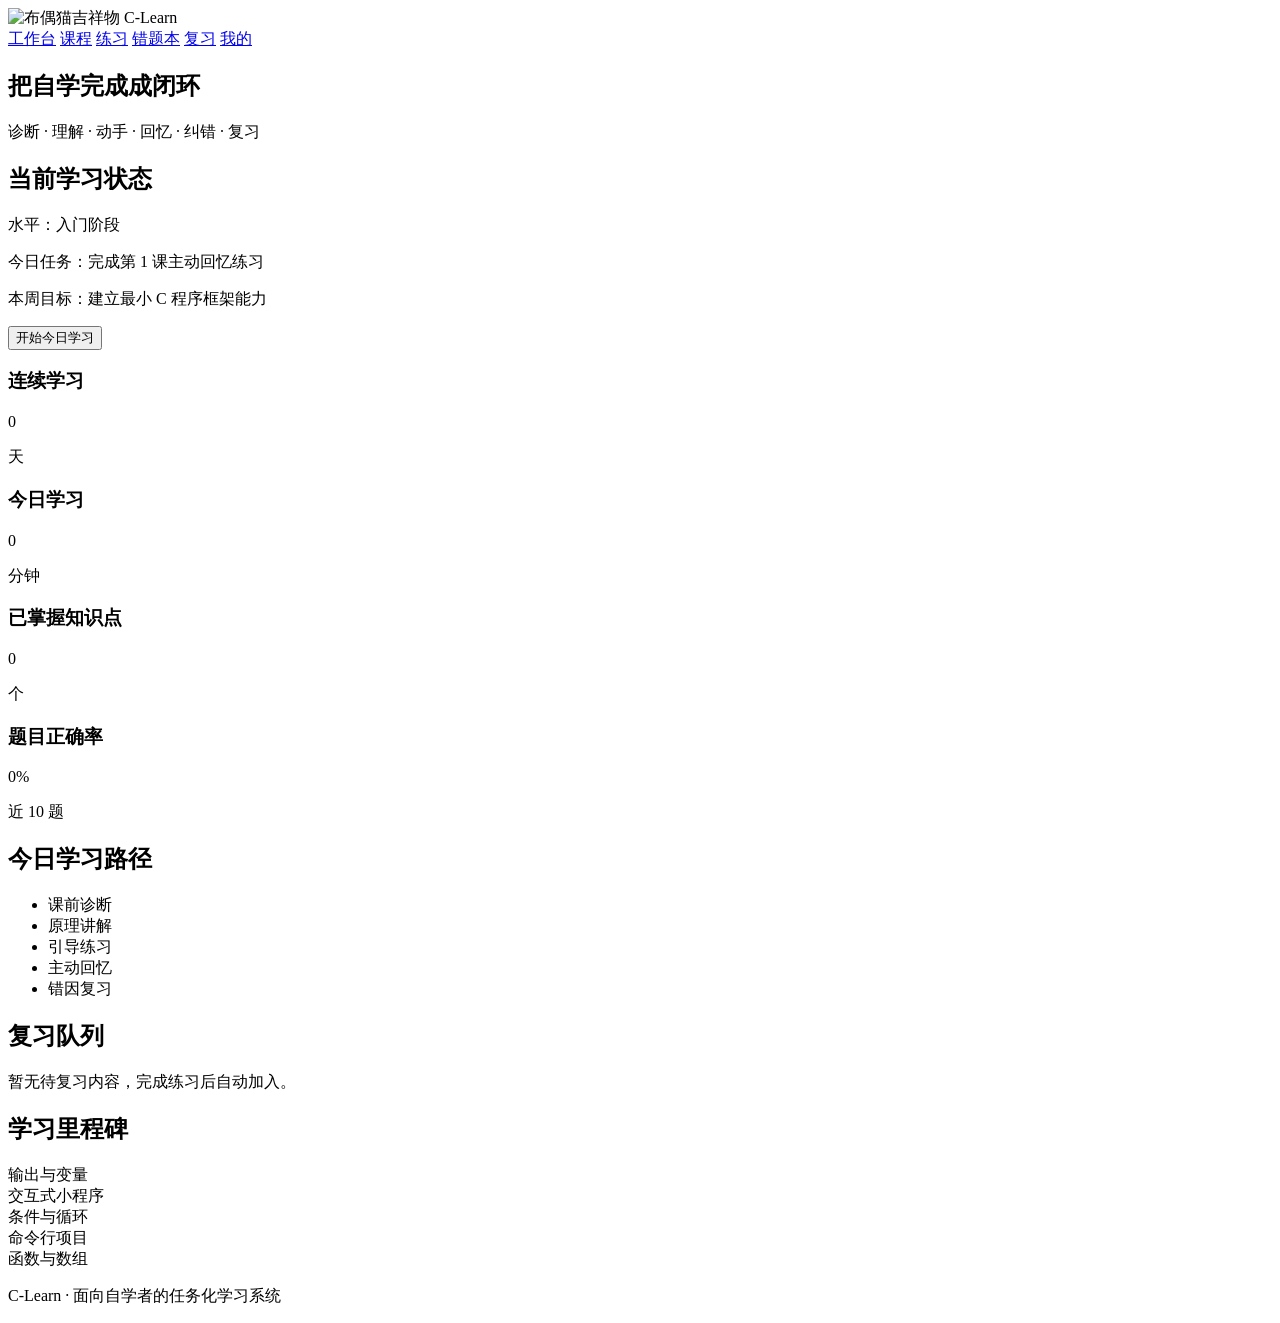
==== index.html @ 41c88def "Add files via upload" ====
<!DOCTYPE html>
<html lang="zh-CN">
<head>
  <meta charset="UTF-8" />
  <meta name="viewport" content="width=device-width, initial-scale=1.0" />
  <title>C-Learn · 学习工作台</title>
  <link rel="stylesheet" href="css/style.css" />
</head>
<body>
  <header class="navbar">
    <div class="brand">
      <img src="assets/mascot.png" alt="布偶猫吉祥物" class="brand-logo" />
      <span class="brand-name">C-Learn</span>
    </div>
    <nav>
      <a href="index.html" class="active">工作台</a>
      <a href="course.html">课程</a>
      <a href="practice.html">练习</a>
      <a href="wrong-book.html">错题本</a>
      <a href="review.html">复习</a>
      <a href="profile.html">我的</a>
    </nav>
  </header>

  <main class="dashboard">
    <section class="hero">
      <div class="hero-text">
        <h1>把自学完成成闭环</h1>
        <p>诊断 · 理解 · 动手 · 回忆 · 纠错 · 复习</p>
      </div>
      <div class="status-card">
        <h2>当前学习状态</h2>
        <p>水平：<span id="level-text">入门阶段</span></p>
        <p>今日任务：<span id="today-task">完成第 1 课主动回忆练习</span></p>
        <p>本周目标：建立最小 C 程序框架能力</p>
        <button class="btn btn-primary" onclick="location.href='lesson.html'">开始今日学习</button>
      </div>
    </section>

    <section class="stats-grid">
      <div class="stat-card">
        <h3>连续学习</h3>
        <p class="stat-number" id="stat-continuous-days">0</p>
        <p class="stat-label">天</p>
      </div>
      <div class="stat-card">
        <h3>今日学习</h3>
        <p class="stat-number" id="stat-today-minutes">0</p>
        <p class="stat-label">分钟</p>
      </div>
      <div class="stat-card">
        <h3>已掌握知识点</h3>
        <p class="stat-number" id="stat-skills">0</p>
        <p class="stat-label">个</p>
      </div>
      <div class="stat-card">
        <h3>题目正确率</h3>
        <p class="stat-number" id="stat-accuracy">0%</p>
        <p class="stat-label">近 10 题</p>
      </div>
    </section>

    <section class="workbench">
      <div class="today-tasks">
        <h2>今日学习路径</h2>
        <ul id="task-list">
          <li data-task="diagnosis">课前诊断</li>
          <li data-task="explain">原理讲解</li>
          <li data-task="practice">引导练习</li>
          <li data-task="recall">主动回忆</li>
          <li data-task="review">错因复习</li>
        </ul>
      </div>
      <div class="review-queue">
        <h2>复习队列</h2>
        <div id="review-list">
          <p class="empty">暂无待复习内容，完成练习后自动加入。</p>
        </div>
      </div>
    </section>

    <section class="milestone-section">
      <h2>学习里程碑</h2>
      <div class="milestone-bar">
        <div class="milestone-item active">
          <span class="dot"></span>
          <span>输出与变量</span>
        </div>
        <div class="milestone-item">
          <span class="dot"></span>
          <span>交互式小程序</span>
        </div>
        <div class="milestone-item">
          <span class="dot"></span>
          <span>条件与循环</span>
        </div>
        <div class="milestone-item">
          <span class="dot"></span>
          <span>命令行项目</span>
        </div>
        <div class="milestone-item">
          <span class="dot"></span>
          <span>函数与数组</span>
        </div>
      </div>
    </section>
  </main>

  <footer class="footer">
    <p>C-Learn · 面向自学者的任务化学习系统</p>
  </footer>

  <script src="js/progress.js"></script>
  <script src="js/app.js"></script>
</body>
</html>
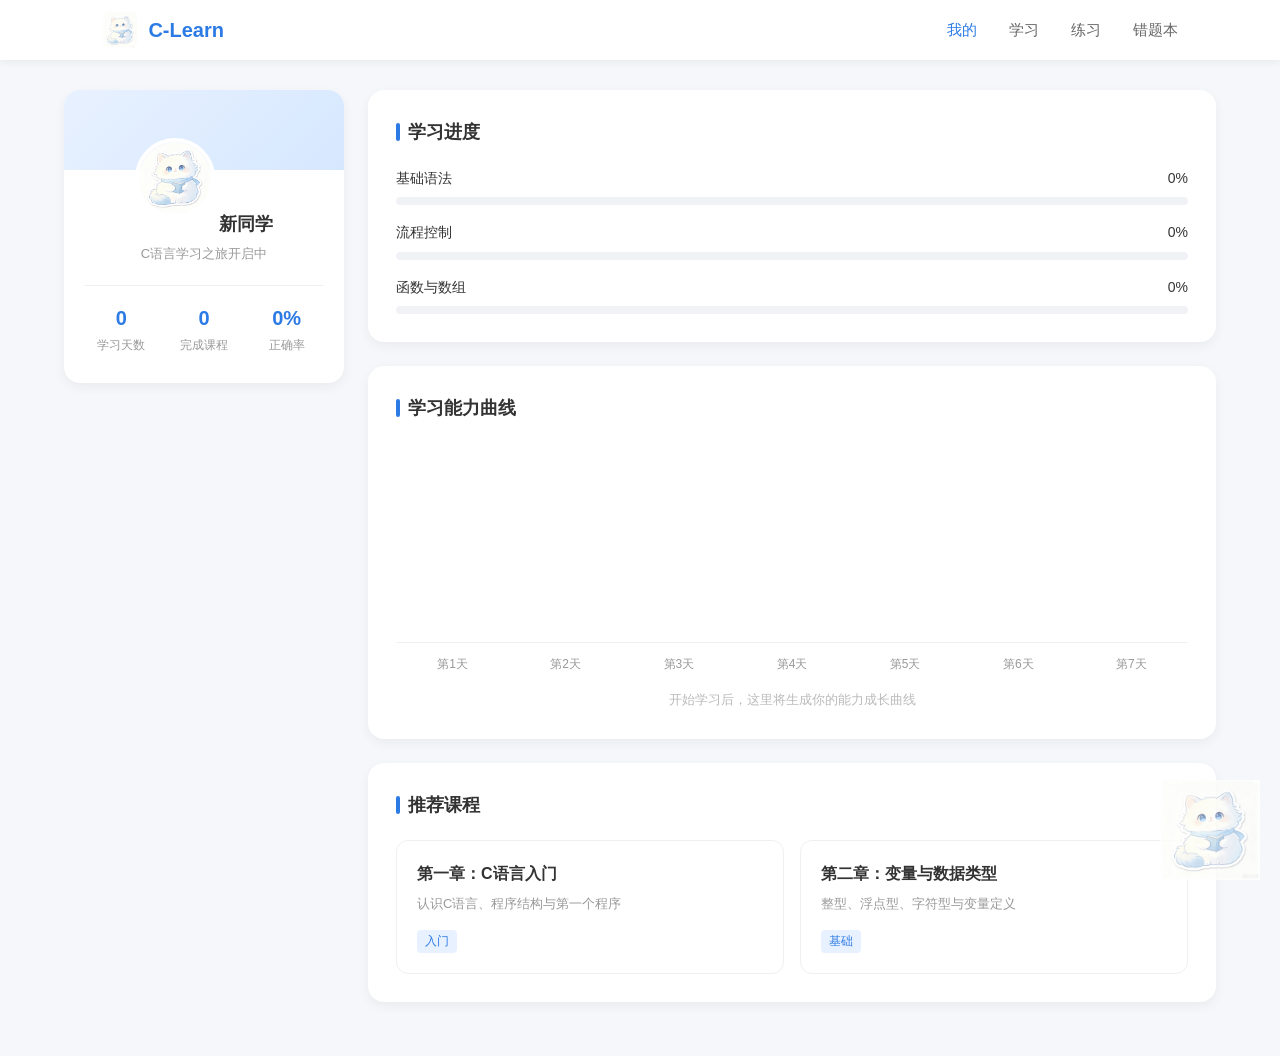
==== commit 88bc0afa: "Update index.html" ====
--- a/index.html
+++ b/index.html
@@ -1,116 +1,124 @@
 <!DOCTYPE html>
 <html lang="zh-CN">
 <head>
-  <meta charset="UTF-8" />
-  <meta name="viewport" content="width=device-width, initial-scale=1.0" />
-  <title>C-Learn · 学习工作台</title>
-  <link rel="stylesheet" href="css/style.css" />
+    <meta charset="UTF-8">
+    <meta name="viewport" content="width=device-width, initial-scale=1.0">
+    <title>C-Learn - 我的学习</title>
+    <link rel="stylesheet" href="css/style.css">
 </head>
 <body>
-  <header class="navbar">
-    <div class="brand">
-      <img src="assets/mascot.png" alt="布偶猫吉祥物" class="brand-logo" />
-      <span class="brand-name">C-Learn</span>
+    <!-- 导航栏 -->
+    <nav class="navbar">
+        <div class="logo">
+            <img src="assets/mascot.png" alt="logo">
+            <span>C-Learn</span>
+        </div>
+        <ul class="nav-links">
+            <li><a href="index.html" class="active">我的</a></li>
+            <li><a href="lesson.html">学习</a></li>
+            <li><a href="practice.html">练习</a></li>
+            <li><a href="error-book.html">错题本</a></li>
+        </ul>
+    </nav>
+
+    <div class="container">
+        <!-- 侧边栏 -->
+        <aside>
+            <div class="user-card">
+                <img src="assets/mascot.png" class="avatar" alt="头像">
+                <div class="username" id="username" title="点击修改昵称">新同学</div>
+                <div class="user-desc">C语言学习之旅开启中</div>
+                <div class="user-stats">
+                    <div class="stat-item">
+                        <div class="stat-num" id="studyDays">0</div>
+                        <div class="stat-label">学习天数</div>
+                    </div>
+                    <div class="stat-item">
+                        <div class="stat-num" id="finishedLesson">0</div>
+                        <div class="stat-label">完成课程</div>
+                    </div>
+                    <div class="stat-item">
+                        <div class="stat-num" id="rightRate">0%</div>
+                        <div class="stat-label">正确率</div>
+                    </div>
+                </div>
+            </div>
+        </aside>
+
+        <!-- 主内容 -->
+        <main>
+            <div class="content-card">
+                <h2>学习进度</h2>
+                <div class="progress-list">
+                    <div class="progress-item">
+                        <div class="progress-header">
+                            <span>基础语法</span>
+                            <span>0%</span>
+                        </div>
+                        <div class="progress-bar">
+                            <div class="progress-fill" style="width: 0%"></div>
+                        </div>
+                    </div>
+                    <div class="progress-item">
+                        <div class="progress-header">
+                            <span>流程控制</span>
+                            <span>0%</span>
+                        </div>
+                        <div class="progress-bar">
+                            <div class="progress-fill" style="width: 0%"></div>
+                        </div>
+                    </div>
+                    <div class="progress-item">
+                        <div class="progress-header">
+                            <span>函数与数组</span>
+                            <span>0%</span>
+                        </div>
+                        <div class="progress-bar">
+                            <div class="progress-fill" style="width: 0%"></div>
+                        </div>
+                    </div>
+                </div>
+            </div>
+
+            <div class="content-card">
+                <h2>学习能力曲线</h2>
+                <div class="chart-area" id="chartArea">
+                    <!-- 初始为空，学习后自动生成 -->
+                </div>
+                <div style="display: flex; justify-content: space-around; font-size: 12px; color: #999;">
+                    <span>第1天</span>
+                    <span>第2天</span>
+                    <span>第3天</span>
+                    <span>第4天</span>
+                    <span>第5天</span>
+                    <span>第6天</span>
+                    <span>第7天</span>
+                </div>
+                <p style="text-align: center; color: #bbb; font-size: 13px; margin-top: 16px;">
+                    开始学习后，这里将生成你的能力成长曲线
+                </p>
+            </div>
+
+            <div class="content-card">
+                <h2>推荐课程</h2>
+                <div class="lesson-list">
+                    <div class="lesson-card" onclick="location.href='lesson.html'">
+                        <div class="lesson-title">第一章：C语言入门</div>
+                        <div class="lesson-desc">认识C语言、程序结构与第一个程序</div>
+                        <span class="lesson-tag">入门</span>
+                    </div>
+                    <div class="lesson-card">
+                        <div class="lesson-title">第二章：变量与数据类型</div>
+                        <div class="lesson-desc">整型、浮点型、字符型与变量定义</div>
+                        <span class="lesson-tag">基础</span>
+                    </div>
+                </div>
+            </div>
+        </main>
     </div>
-    <nav>
-      <a href="index.html" class="active">工作台</a>
-      <a href="course.html">课程</a>
-      <a href="practice.html">练习</a>
-      <a href="wrong-book.html">错题本</a>
-      <a href="review.html">复习</a>
-      <a href="profile.html">我的</a>
-    </nav>
-  </header>
 
-  <main class="dashboard">
-    <section class="hero">
-      <div class="hero-text">
-        <h1>把自学完成成闭环</h1>
-        <p>诊断 · 理解 · 动手 · 回忆 · 纠错 · 复习</p>
-      </div>
-      <div class="status-card">
-        <h2>当前学习状态</h2>
-        <p>水平：<span id="level-text">入门阶段</span></p>
-        <p>今日任务：<span id="today-task">完成第 1 课主动回忆练习</span></p>
-        <p>本周目标：建立最小 C 程序框架能力</p>
-        <button class="btn btn-primary" onclick="location.href='lesson.html'">开始今日学习</button>
-      </div>
-    </section>
+    <img src="assets/mascot.png" class="cat-decor" alt="装饰">
 
-    <section class="stats-grid">
-      <div class="stat-card">
-        <h3>连续学习</h3>
-        <p class="stat-number" id="stat-continuous-days">0</p>
-        <p class="stat-label">天</p>
-      </div>
-      <div class="stat-card">
-        <h3>今日学习</h3>
-        <p class="stat-number" id="stat-today-minutes">0</p>
-        <p class="stat-label">分钟</p>
-      </div>
-      <div class="stat-card">
-        <h3>已掌握知识点</h3>
-        <p class="stat-number" id="stat-skills">0</p>
-        <p class="stat-label">个</p>
-      </div>
-      <div class="stat-card">
-        <h3>题目正确率</h3>
-        <p class="stat-number" id="stat-accuracy">0%</p>
-        <p class="stat-label">近 10 题</p>
-      </div>
-    </section>
-
-    <section class="workbench">
-      <div class="today-tasks">
-        <h2>今日学习路径</h2>
-        <ul id="task-list">
-          <li data-task="diagnosis">课前诊断</li>
-          <li data-task="explain">原理讲解</li>
-          <li data-task="practice">引导练习</li>
-          <li data-task="recall">主动回忆</li>
-          <li data-task="review">错因复习</li>
-        </ul>
-      </div>
-      <div class="review-queue">
-        <h2>复习队列</h2>
-        <div id="review-list">
-          <p class="empty">暂无待复习内容，完成练习后自动加入。</p>
-        </div>
-      </div>
-    </section>
-
-    <section class="milestone-section">
-      <h2>学习里程碑</h2>
-      <div class="milestone-bar">
-        <div class="milestone-item active">
-          <span class="dot"></span>
-          <span>输出与变量</span>
-        </div>
-        <div class="milestone-item">
-          <span class="dot"></span>
-          <span>交互式小程序</span>
-        </div>
-        <div class="milestone-item">
-          <span class="dot"></span>
-          <span>条件与循环</span>
-        </div>
-        <div class="milestone-item">
-          <span class="dot"></span>
-          <span>命令行项目</span>
-        </div>
-        <div class="milestone-item">
-          <span class="dot"></span>
-          <span>函数与数组</span>
-        </div>
-      </div>
-    </section>
-  </main>
-
-  <footer class="footer">
-    <p>C-Learn · 面向自学者的任务化学习系统</p>
-  </footer>
-
-  <script src="js/progress.js"></script>
-  <script src="js/app.js"></script>
+    <script src="js/app.js"></script>
 </body>
 </html>
--- a/css/style.css
+++ b/css/style.css
@@ -0,0 +1,372 @@
+* {
+    margin: 0;
+    padding: 0;
+    box-sizing: border-box;
+    font-family: "Microsoft Yahei", sans-serif;
+}
+
+body {
+    background: #f5f7fa;
+    color: #333;
+    line-height: 1.6;
+}
+
+/* 导航栏 */
+.navbar {
+    background: #fff;
+    box-shadow: 0 2px 8px rgba(0,0,0,0.06);
+    padding: 0 8%;
+    height: 60px;
+    display: flex;
+    align-items: center;
+    justify-content: space-between;
+    position: sticky;
+    top: 0;
+    z-index: 100;
+}
+
+.logo {
+    display: flex;
+    align-items: center;
+    gap: 10px;
+    font-size: 20px;
+    font-weight: 700;
+    color: #2c7be5;
+}
+
+.logo img {
+    height: 36px;
+    width: 36px;
+    border-radius: 8px;
+}
+
+.nav-links {
+    display: flex;
+    gap: 32px;
+    list-style: none;
+}
+
+.nav-links a {
+    text-decoration: none;
+    color: #666;
+    font-size: 15px;
+    transition: color 0.2s;
+}
+
+.nav-links a:hover,
+.nav-links a.active {
+    color: #2c7be5;
+}
+
+/* 主容器 */
+.container {
+    max-width: 1200px;
+    margin: 30px auto;
+    padding: 0 24px;
+    display: grid;
+    grid-template-columns: 280px 1fr;
+    gap: 24px;
+}
+
+/* 侧边栏用户卡片 */
+.user-card {
+    background: #fff;
+    border-radius: 16px;
+    padding: 28px 20px;
+    box-shadow: 0 4px 12px rgba(0,0,0,0.05);
+    text-align: center;
+    position: relative;
+    overflow: hidden;
+}
+
+.user-card::before {
+    content: "";
+    position: absolute;
+    top: 0;
+    left: 0;
+    right: 0;
+    height: 80px;
+    background: linear-gradient(135deg, #e8f1ff, #d6e8ff);
+}
+
+.avatar {
+    width: 80px;
+    height: 80px;
+    border-radius: 50%;
+    background: #fff;
+    border: 4px solid #fff;
+    margin: 20px auto 12px;
+    position: relative;
+    z-index: 1;
+    object-fit: cover;
+}
+
+.username {
+    font-size: 18px;
+    font-weight: 600;
+    cursor: pointer;
+    border-bottom: 1px dashed transparent;
+    transition: border-color 0.2s;
+    display: inline-block;
+}
+
+.username:hover {
+    border-color: #2c7be5;
+    color: #2c7be5;
+}
+
+.user-desc {
+    color: #999;
+    font-size: 13px;
+    margin-top: 4px;
+    margin-bottom: 20px;
+}
+
+.user-stats {
+    display: grid;
+    grid-template-columns: 1fr 1fr 1fr;
+    gap: 8px;
+    padding-top: 16px;
+    border-top: 1px solid #f0f0f0;
+}
+
+.stat-item {
+    text-align: center;
+}
+
+.stat-num {
+    font-size: 20px;
+    font-weight: 700;
+    color: #2c7be5;
+}
+
+.stat-label {
+    font-size: 12px;
+    color: #999;
+    margin-top: 2px;
+}
+
+/* 主内容区卡片 */
+.content-card {
+    background: #fff;
+    border-radius: 16px;
+    padding: 28px;
+    box-shadow: 0 4px 12px rgba(0,0,0,0.05);
+    margin-bottom: 24px;
+}
+
+.content-card h2 {
+    font-size: 18px;
+    margin-bottom: 20px;
+    display: flex;
+    align-items: center;
+    gap: 8px;
+}
+
+.content-card h2::before {
+    content: "";
+    width: 4px;
+    height: 18px;
+    background: #2c7be5;
+    border-radius: 2px;
+}
+
+/* 学习进度 */
+.progress-list {
+    display: flex;
+    flex-direction: column;
+    gap: 16px;
+}
+
+.progress-item {
+    display: flex;
+    flex-direction: column;
+    gap: 8px;
+}
+
+.progress-header {
+    display: flex;
+    justify-content: space-between;
+    font-size: 14px;
+}
+
+.progress-bar {
+    width: 100%;
+    height: 8px;
+    background: #f0f2f5;
+    border-radius: 4px;
+    overflow: hidden;
+}
+
+.progress-fill {
+    height: 100%;
+    background: linear-gradient(90deg, #2c7be5, #5ba0ff);
+    border-radius: 4px;
+    transition: width 0.3s;
+}
+
+/* 能力曲线 */
+.chart-area {
+    height: 200px;
+    display: flex;
+    align-items: flex-end;
+    justify-content: space-around;
+    padding: 20px 0;
+    border-bottom: 1px solid #f0f0f0;
+    margin-bottom: 12px;
+}
+
+.chart-bar {
+    width: 32px;
+    background: linear-gradient(to top, #2c7be5, #8bc0ff);
+    border-radius: 4px 4px 0 0;
+    transition: height 0.3s;
+}
+
+.chart-label {
+    text-align: center;
+    font-size: 12px;
+    color: #999;
+    margin-top: 8px;
+}
+
+/* 课程列表 */
+.lesson-list {
+    display: grid;
+    grid-template-columns: 1fr 1fr;
+    gap: 16px;
+}
+
+.lesson-card {
+    border: 1px solid #f0f0f0;
+    border-radius: 12px;
+    padding: 20px;
+    transition: all 0.2s;
+    cursor: pointer;
+}
+
+.lesson-card:hover {
+    border-color: #2c7be5;
+    transform: translateY(-2px);
+    box-shadow: 0 6px 16px rgba(44,123,229,0.1);
+}
+
+.lesson-title {
+    font-weight: 600;
+    margin-bottom: 8px;
+}
+
+.lesson-desc {
+    font-size: 13px;
+    color: #999;
+    margin-bottom: 12px;
+}
+
+.lesson-tag {
+    display: inline-block;
+    padding: 2px 8px;
+    background: #e8f1ff;
+    color: #2c7be5;
+    border-radius: 4px;
+    font-size: 12px;
+}
+
+/* 猫咪装饰 */
+.cat-decor {
+    position: fixed;
+    bottom: 20px;
+    right: 20px;
+    width: 100px;
+    opacity: 0.8;
+    z-index: 10;
+    pointer-events: none;
+}
+
+/* 学习步骤列表 */
+.step-list {
+    list-style: none;
+    margin-bottom: 30px;
+}
+
+.step-list li {
+    padding: 8px 0;
+    padding-left: 24px;
+    position: relative;
+    font-size: 14px;
+}
+
+.step-list li::before {
+    content: "▸";
+    position: absolute;
+    left: 0;
+    color: #2c7be5;
+}
+
+/* 题目样式 */
+.question-block {
+    margin-bottom: 30px;
+    padding: 20px;
+    background: #fafbfc;
+    border-radius: 12px;
+}
+
+.question-title {
+    font-weight: 600;
+    margin-bottom: 16px;
+}
+
+.option-list {
+    list-style: none;
+    display: flex;
+    flex-direction: column;
+    gap: 10px;
+}
+
+.option-list li {
+    padding: 10px 14px;
+    background: #fff;
+    border: 1px solid #e8e8e8;
+    border-radius: 8px;
+    cursor: pointer;
+    transition: all 0.2s;
+    font-size: 14px;
+}
+
+.option-list li:hover {
+    border-color: #2c7be5;
+    background: #f5f9ff;
+}
+
+.tip-box {
+    background: #fff7e6;
+    border-left: 4px solid #ffaa00;
+    padding: 12px 16px;
+    border-radius: 0 8px 8px 0;
+    font-size: 13px;
+    color: #8a6d00;
+    margin-top: 20px;
+}
+
+/* 空状态 */
+.empty-state {
+    text-align: center;
+    padding: 60px 20px;
+    color: #999;
+}
+
+.empty-state img {
+    width: 120px;
+    margin-bottom: 16px;
+    opacity: 0.6;
+}
+
+/* 响应式 */
+@media (max-width: 900px) {
+    .container {
+        grid-template-columns: 1fr;
+    }
+    .lesson-list {
+        grid-template-columns: 1fr;
+    }
+}
+
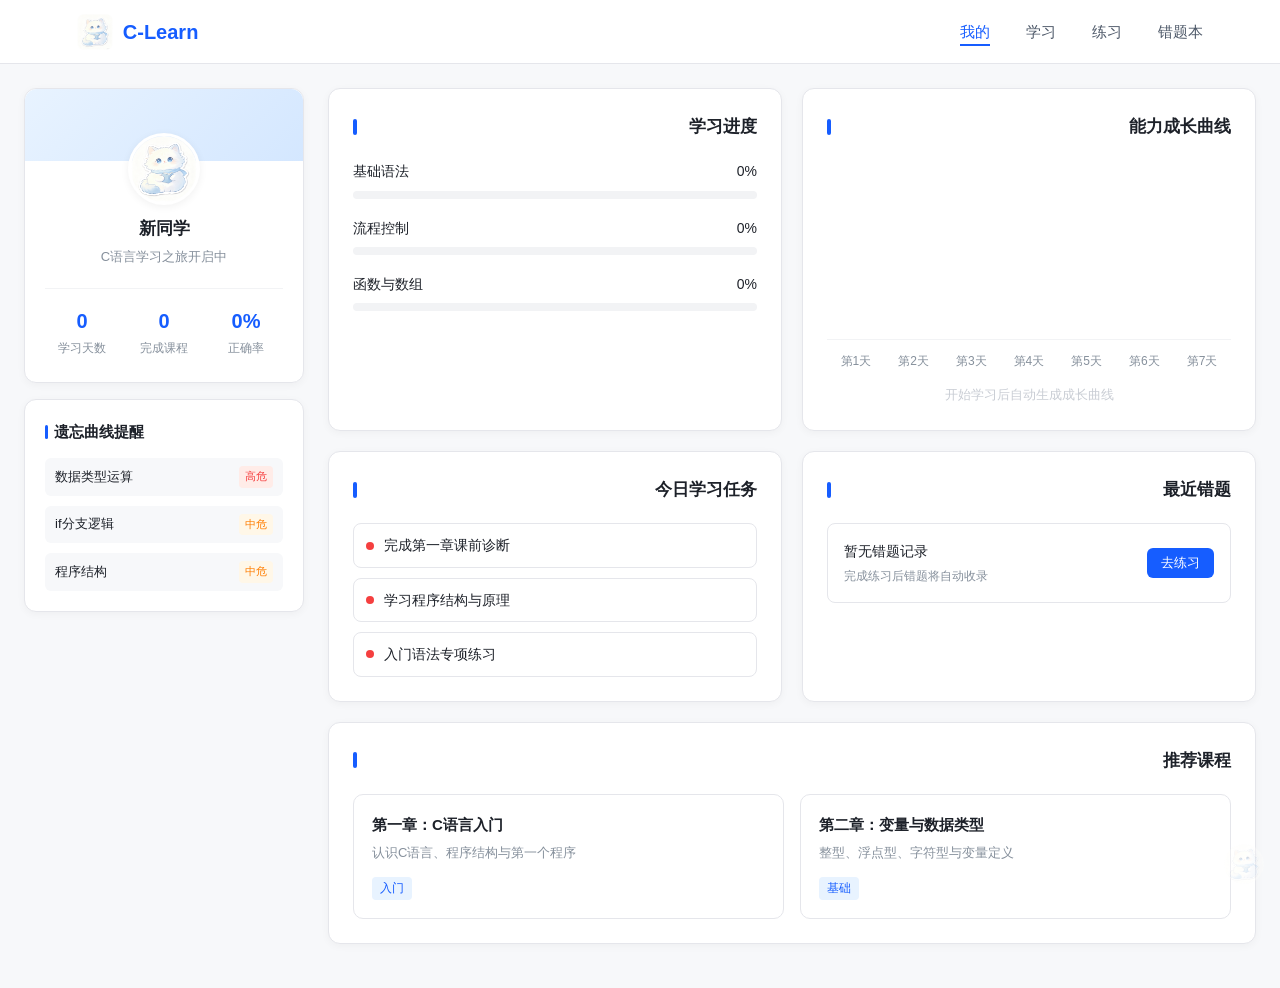
==== commit 02bf9527: "Update index.html" ====
--- a/index.html
+++ b/index.html
@@ -22,7 +22,7 @@
     </nav>
 
     <div class="container">
-        <!-- 侧边栏 -->
+        <!-- 左侧边栏 -->
         <aside>
             <div class="user-card">
                 <img src="assets/mascot.png" class="avatar" alt="头像">
@@ -43,64 +43,115 @@
                     </div>
                 </div>
             </div>
+
+            <div class="sidebar-section">
+                <h3>遗忘曲线提醒</h3>
+                <ul class="forget-list">
+                    <li>
+                        <span>数据类型运算</span>
+                        <span class="level">高危</span>
+                    </li>
+                    <li>
+                        <span>if分支逻辑</span>
+                        <span class="level medium">中危</span>
+                    </li>
+                    <li>
+                        <span>程序结构</span>
+                        <span class="level medium">中危</span>
+                    </li>
+                </ul>
+            </div>
         </aside>
 
-        <!-- 主内容 -->
+        <!-- 右侧主内容 -->
         <main>
-            <div class="content-card">
-                <h2>学习进度</h2>
-                <div class="progress-list">
-                    <div class="progress-item">
-                        <div class="progress-header">
-                            <span>基础语法</span>
-                            <span>0%</span>
+            <div class="grid-2">
+                <div class="content-card">
+                    <h2><span class="card-header">学习进度</span></h2>
+                    <div class="progress-list">
+                        <div class="progress-item">
+                            <div class="progress-header">
+                                <span>基础语法</span>
+                                <span>0%</span>
+                            </div>
+                            <div class="progress-bar">
+                                <div class="progress-fill" style="width: 0%"></div>
+                            </div>
                         </div>
-                        <div class="progress-bar">
-                            <div class="progress-fill" style="width: 0%"></div>
+                        <div class="progress-item">
+                            <div class="progress-header">
+                                <span>流程控制</span>
+                                <span>0%</span>
+                            </div>
+                            <div class="progress-bar">
+                                <div class="progress-fill" style="width: 0%"></div>
+                            </div>
+                        </div>
+                        <div class="progress-item">
+                            <div class="progress-header">
+                                <span>函数与数组</span>
+                                <span>0%</span>
+                            </div>
+                            <div class="progress-bar">
+                                <div class="progress-fill" style="width: 0%"></div>
+                            </div>
                         </div>
                     </div>
-                    <div class="progress-item">
-                        <div class="progress-header">
-                            <span>流程控制</span>
-                            <span>0%</span>
-                        </div>
-                        <div class="progress-bar">
-                            <div class="progress-fill" style="width: 0%"></div>
-                        </div>
+                </div>
+
+                <div class="content-card">
+                    <h2><span class="card-header">能力成长曲线</span></h2>
+                    <div class="chart-area" id="chartArea"></div>
+                    <div style="display: flex; justify-content: space-around; font-size: 12px; color: #86909c;">
+                        <span>第1天</span>
+                        <span>第2天</span>
+                        <span>第3天</span>
+                        <span>第4天</span>
+                        <span>第5天</span>
+                        <span>第6天</span>
+                        <span>第7天</span>
                     </div>
-                    <div class="progress-item">
-                        <div class="progress-header">
-                            <span>函数与数组</span>
-                            <span>0%</span>
-                        </div>
-                        <div class="progress-bar">
-                            <div class="progress-fill" style="width: 0%"></div>
+                    <p style="text-align: center; color: #c9cdd4; font-size: 13px; margin-top: 14px;">
+                        开始学习后自动生成成长曲线
+                    </p>
+                </div>
+            </div>
+
+            <div class="grid-2">
+                <div class="content-card">
+                    <h2><span class="card-header">今日学习任务</span></h2>
+                    <ul class="task-list">
+                        <li onclick="location.href='lesson.html'">
+                            <span class="task-dot"></span>
+                            <span>完成第一章课前诊断</span>
+                        </li>
+                        <li onclick="location.href='lesson.html'">
+                            <span class="task-dot"></span>
+                            <span>学习程序结构与原理</span>
+                        </li>
+                        <li onclick="location.href='practice.html'">
+                            <span class="task-dot"></span>
+                            <span>入门语法专项练习</span>
+                        </li>
+                    </ul>
+                </div>
+
+                <div class="content-card">
+                    <h2><span class="card-header">最近错题</span></h2>
+                    <div class="error-list">
+                        <div class="error-item">
+                            <div class="error-info">
+                                <h4>暂无错题记录</h4>
+                                <p>完成练习后错题将自动收录</p>
+                            </div>
+                            <button class="retry-btn" onclick="location.href='practice.html'">去练习</button>
                         </div>
                     </div>
                 </div>
             </div>
 
             <div class="content-card">
-                <h2>学习能力曲线</h2>
-                <div class="chart-area" id="chartArea">
-                    <!-- 初始为空，学习后自动生成 -->
-                </div>
-                <div style="display: flex; justify-content: space-around; font-size: 12px; color: #999;">
-                    <span>第1天</span>
-                    <span>第2天</span>
-                    <span>第3天</span>
-                    <span>第4天</span>
-                    <span>第5天</span>
-                    <span>第6天</span>
-                    <span>第7天</span>
-                </div>
-                <p style="text-align: center; color: #bbb; font-size: 13px; margin-top: 16px;">
-                    开始学习后，这里将生成你的能力成长曲线
-                </p>
-            </div>
-
-            <div class="content-card">
-                <h2>推荐课程</h2>
+                <h2><span class="card-header">推荐课程</span></h2>
                 <div class="lesson-list">
                     <div class="lesson-card" onclick="location.href='lesson.html'">
                         <div class="lesson-title">第一章：C语言入门</div>
@@ -122,3 +173,4 @@
     <script src="js/app.js"></script>
 </body>
 </html>
+
--- a/css/style.css
+++ b/css/style.css
@@ -2,21 +2,28 @@
     margin: 0;
     padding: 0;
     box-sizing: border-box;
-    font-family: "Microsoft Yahei", sans-serif;
+    font-family: -apple-system, BlinkMacSystemFont, "Segoe UI", "PingFang SC", "Microsoft Yahei", sans-serif;
 }
 
 body {
-    background: #f5f7fa;
-    color: #333;
+    background: #f7f8fa;
+    color: #1d2129;
     line-height: 1.6;
+}
+
+/* 全局图片限制 */
+img {
+    max-width: 100%;
+    height: auto;
+    display: block;
 }
 
 /* 导航栏 */
 .navbar {
-    background: #fff;
-    box-shadow: 0 2px 8px rgba(0,0,0,0.06);
-    padding: 0 8%;
-    height: 60px;
+    background: #ffffff;
+    border-bottom: 1px solid #e5e6eb;
+    padding: 0 6%;
+    height: 64px;
     display: flex;
     align-items: center;
     justify-content: space-between;
@@ -31,52 +38,59 @@
     gap: 10px;
     font-size: 20px;
     font-weight: 700;
-    color: #2c7be5;
+    color: #165dff;
 }
 
 .logo img {
     height: 36px;
     width: 36px;
     border-radius: 8px;
+    object-fit: cover;
 }
 
 .nav-links {
     display: flex;
-    gap: 32px;
+    gap: 36px;
     list-style: none;
 }
 
 .nav-links a {
     text-decoration: none;
-    color: #666;
+    color: #4e5969;
     font-size: 15px;
-    transition: color 0.2s;
+    font-weight: 500;
+    padding-bottom: 4px;
+    border-bottom: 2px solid transparent;
+    transition: all 0.2s;
 }
 
 .nav-links a:hover,
 .nav-links a.active {
-    color: #2c7be5;
+    color: #165dff;
+    border-bottom-color: #165dff;
 }
 
 /* 主容器 */
 .container {
-    max-width: 1200px;
-    margin: 30px auto;
+    max-width: 1280px;
+    margin: 24px auto;
     padding: 0 24px;
     display: grid;
     grid-template-columns: 280px 1fr;
     gap: 24px;
+    align-items: start;
 }
 
 /* 侧边栏用户卡片 */
 .user-card {
-    background: #fff;
-    border-radius: 16px;
-    padding: 28px 20px;
-    box-shadow: 0 4px 12px rgba(0,0,0,0.05);
+    background: #ffffff;
+    border-radius: 12px;
+    padding: 24px 20px;
+    box-shadow: 0 2px 8px rgba(0, 0, 0, 0.04);
+    border: 1px solid #e5e6eb;
     text-align: center;
-    position: relative;
-    overflow: hidden;
+    position: sticky;
+    top: 88px;
 }
 
 .user-card::before {
@@ -85,38 +99,40 @@
     top: 0;
     left: 0;
     right: 0;
-    height: 80px;
-    background: linear-gradient(135deg, #e8f1ff, #d6e8ff);
+    height: 72px;
+    background: linear-gradient(135deg, #e8f3ff, #d4e7ff);
+    border-radius: 12px 12px 0 0;
 }
 
 .avatar {
-    width: 80px;
-    height: 80px;
+    width: 72px;
+    height: 72px;
     border-radius: 50%;
     background: #fff;
-    border: 4px solid #fff;
-    margin: 20px auto 12px;
+    border: 3px solid #fff;
+    margin: 20px auto 10px;
     position: relative;
     z-index: 1;
     object-fit: cover;
+    box-shadow: 0 2px 8px rgba(0, 0, 0, 0.06);
 }
 
 .username {
-    font-size: 18px;
+    font-size: 17px;
     font-weight: 600;
     cursor: pointer;
     border-bottom: 1px dashed transparent;
-    transition: border-color 0.2s;
+    transition: all 0.2s;
     display: inline-block;
 }
 
 .username:hover {
-    border-color: #2c7be5;
-    color: #2c7be5;
+    border-color: #165dff;
+    color: #165dff;
 }
 
 .user-desc {
-    color: #999;
+    color: #86909c;
     font-size: 13px;
     margin-top: 4px;
     margin-bottom: 20px;
@@ -127,7 +143,7 @@
     grid-template-columns: 1fr 1fr 1fr;
     gap: 8px;
     padding-top: 16px;
-    border-top: 1px solid #f0f0f0;
+    border-top: 1px solid #f2f3f5;
 }
 
 .stat-item {
@@ -137,45 +153,116 @@
 .stat-num {
     font-size: 20px;
     font-weight: 700;
-    color: #2c7be5;
+    color: #165dff;
 }
 
 .stat-label {
     font-size: 12px;
-    color: #999;
+    color: #86909c;
     margin-top: 2px;
 }
 
-/* 主内容区卡片 */
+.sidebar-section {
+    background: #ffffff;
+    border-radius: 12px;
+    padding: 20px;
+    box-shadow: 0 2px 8px rgba(0, 0, 0, 0.04);
+    border: 1px solid #e5e6eb;
+    margin-top: 16px;
+}
+
+.sidebar-section h3 {
+    font-size: 15px;
+    font-weight: 600;
+    margin-bottom: 14px;
+    display: flex;
+    align-items: center;
+    gap: 6px;
+}
+
+.sidebar-section h3::before {
+    content: "";
+    width: 3px;
+    height: 14px;
+    background: #165dff;
+    border-radius: 2px;
+}
+
+.forget-list {
+    list-style: none;
+    font-size: 13px;
+    display: flex;
+    flex-direction: column;
+    gap: 10px;
+}
+
+.forget-list li {
+    display: flex;
+    justify-content: space-between;
+    align-items: center;
+    padding: 8px 10px;
+    background: #f7f8fa;
+    border-radius: 6px;
+}
+
+.forget-list .level {
+    font-size: 11px;
+    padding: 2px 6px;
+    border-radius: 4px;
+    background: #ffece8;
+    color: #f53f3f;
+}
+
+.forget-list .level.medium {
+    background: #fff7e8;
+    color: #ff7d00;
+}
+
+/* 主内容卡片 */
 .content-card {
-    background: #fff;
-    border-radius: 16px;
-    padding: 28px;
-    box-shadow: 0 4px 12px rgba(0,0,0,0.05);
-    margin-bottom: 24px;
+    background: #ffffff;
+    border-radius: 12px;
+    padding: 24px;
+    box-shadow: 0 2px 8px rgba(0, 0, 0, 0.04);
+    border: 1px solid #e5e6eb;
+    margin-bottom: 20px;
 }
 
 .content-card h2 {
-    font-size: 18px;
+    font-size: 17px;
+    font-weight: 600;
     margin-bottom: 20px;
     display: flex;
     align-items: center;
-    gap: 8px;
+    justify-content: space-between;
 }
 
 .content-card h2::before {
     content: "";
     width: 4px;
-    height: 18px;
-    background: #2c7be5;
+    height: 16px;
+    background: #165dff;
     border-radius: 2px;
+    margin-right: 8px;
+}
+
+.card-header {
+    display: flex;
+    align-items: center;
+}
+
+/* 双列网格 */
+.grid-2 {
+    display: grid;
+    grid-template-columns: 1fr 1fr;
+    gap: 20px;
 }
 
 /* 学习进度 */
 .progress-list {
     display: flex;
     flex-direction: column;
-    gap: 16px;
+    gap: 18px;
 }
 
 .progress-item {
@@ -188,37 +275,38 @@
     display: flex;
     justify-content: space-between;
     font-size: 14px;
+    font-weight: 500;
 }
 
 .progress-bar {
     width: 100%;
     height: 8px;
-    background: #f0f2f5;
+    background: #f2f3f5;
     border-radius: 4px;
     overflow: hidden;
 }
 
 .progress-fill {
     height: 100%;
-    background: linear-gradient(90deg, #2c7be5, #5ba0ff);
+    background: linear-gradient(90deg, #165dff, #4080ff);
     border-radius: 4px;
     transition: width 0.3s;
 }
 
 /* 能力曲线 */
 .chart-area {
-    height: 200px;
+    height: 180px;
     display: flex;
     align-items: flex-end;
     justify-content: space-around;
-    padding: 20px 0;
-    border-bottom: 1px solid #f0f0f0;
+    padding: 20px 10px 0;
+    border-bottom: 1px solid #f2f3f5;
     margin-bottom: 12px;
 }
 
 .chart-bar {
-    width: 32px;
-    background: linear-gradient(to top, #2c7be5, #8bc0ff);
+    width: 30px;
+    background: linear-gradient(to top, #165dff, #7baaff);
     border-radius: 4px 4px 0 0;
     transition: height 0.3s;
 }
@@ -226,11 +314,11 @@
 .chart-label {
     text-align: center;
     font-size: 12px;
-    color: #999;
+    color: #86909c;
     margin-top: 8px;
 }
 
-/* 课程列表 */
+/* 课程/练习卡片 */
 .lesson-list {
     display: grid;
     grid-template-columns: 1fr 1fr;
@@ -238,81 +326,81 @@
 }
 
 .lesson-card {
-    border: 1px solid #f0f0f0;
-    border-radius: 12px;
-    padding: 20px;
+    border: 1px solid #e5e6eb;
+    border-radius: 10px;
+    padding: 18px;
     transition: all 0.2s;
     cursor: pointer;
+    background: #fff;
 }
 
 .lesson-card:hover {
-    border-color: #2c7be5;
+    border-color: #165dff;
     transform: translateY(-2px);
-    box-shadow: 0 6px 16px rgba(44,123,229,0.1);
+    box-shadow: 0 6px 16px rgba(22, 93, 255, 0.1);
 }
 
 .lesson-title {
     font-weight: 600;
-    margin-bottom: 8px;
+    margin-bottom: 6px;
+    font-size: 15px;
 }
 
 .lesson-desc {
     font-size: 13px;
-    color: #999;
+    color: #86909c;
     margin-bottom: 12px;
+    line-height: 1.5;
 }
 
 .lesson-tag {
     display: inline-block;
     padding: 2px 8px;
-    background: #e8f1ff;
-    color: #2c7be5;
+    background: #e8f3ff;
+    color: #165dff;
     border-radius: 4px;
     font-size: 12px;
-}
-
-/* 猫咪装饰 */
-.cat-decor {
-    position: fixed;
-    bottom: 20px;
-    right: 20px;
-    width: 100px;
-    opacity: 0.8;
-    z-index: 10;
-    pointer-events: none;
-}
-
-/* 学习步骤列表 */
+    font-weight: 500;
+}
+
+/* 学习步骤 */
 .step-list {
     list-style: none;
-    margin-bottom: 30px;
+    margin-bottom: 10px;
+    display: grid;
+    grid-template-columns: 1fr 1fr;
+    gap: 8px;
 }
 
 .step-list li {
-    padding: 8px 0;
-    padding-left: 24px;
+    padding: 8px 12px;
+    padding-left: 22px;
     position: relative;
     font-size: 14px;
+    background: #f7f8fa;
+    border-radius: 6px;
 }
 
 .step-list li::before {
     content: "▸";
     position: absolute;
-    left: 0;
-    color: #2c7be5;
+    left: 10px;
+    color: #165dff;
+    font-size: 12px;
 }
 
 /* 题目样式 */
 .question-block {
-    margin-bottom: 30px;
-    padding: 20px;
-    background: #fafbfc;
-    border-radius: 12px;
+    margin-bottom: 24px;
+    padding: 18px;
+    background: #f7f8fa;
+    border-radius: 10px;
 }
 
 .question-title {
     font-weight: 600;
-    margin-bottom: 16px;
+    margin-bottom: 14px;
+    font-size: 15px;
 }
 
 .option-list {
@@ -325,7 +413,7 @@
 .option-list li {
     padding: 10px 14px;
     background: #fff;
-    border: 1px solid #e8e8e8;
+    border: 1px solid #e5e6eb;
     border-radius: 8px;
     cursor: pointer;
     transition: all 0.2s;
@@ -333,40 +421,139 @@
 }
 
 .option-list li:hover {
-    border-color: #2c7be5;
-    background: #f5f9ff;
+    border-color: #165dff;
+    background: #f0f7ff;
 }
 
 .tip-box {
-    background: #fff7e6;
-    border-left: 4px solid #ffaa00;
+    background: #fff7e8;
+    border-left: 4px solid #ff7d00;
     padding: 12px 16px;
     border-radius: 0 8px 8px 0;
     font-size: 13px;
-    color: #8a6d00;
-    margin-top: 20px;
+    color: #8a5a00;
+    margin-top: 10px;
+}
+
+/* 任务列表 */
+.task-list {
+    list-style: none;
+    display: flex;
+    flex-direction: column;
+    gap: 10px;
+}
+
+.task-list li {
+    display: flex;
+    align-items: center;
+    gap: 10px;
+    padding: 10px 12px;
+    border: 1px solid #e5e6eb;
+    border-radius: 8px;
+    font-size: 14px;
+    cursor: pointer;
+    transition: all 0.2s;
+}
+
+.task-list li:hover {
+    border-color: #165dff;
+    background: #f0f7ff;
+}
+
+.task-dot {
+    width: 8px;
+    height: 8px;
+    border-radius: 50%;
+    background: #f53f3f;
+    flex-shrink: 0;
+}
+
+.task-dot.done {
+    background: #00b42a;
+}
+
+/* 错题列表 */
+.error-list {
+    display: flex;
+    flex-direction: column;
+    gap: 12px;
+}
+
+.error-item {
+    padding: 16px;
+    border: 1px solid #e5e6eb;
+    border-radius: 8px;
+    display: flex;
+    justify-content: space-between;
+    align-items: center;
+}
+
+.error-info h4 {
+    font-size: 14px;
+    font-weight: 500;
+    margin-bottom: 4px;
+}
+
+.error-info p {
+    font-size: 12px;
+    color: #86909c;
+}
+
+.retry-btn {
+    padding: 6px 14px;
+    background: #165dff;
+    color: #fff;
+    border: none;
+    border-radius: 6px;
+    font-size: 13px;
+    cursor: pointer;
+    transition: background 0.2s;
+}
+
+.retry-btn:hover {
+    background: #0e42d2;
 }
 
 /* 空状态 */
 .empty-state {
     text-align: center;
     padding: 60px 20px;
-    color: #999;
+    color: #86909c;
 }
 
 .empty-state img {
-    width: 120px;
-    margin-bottom: 16px;
-    opacity: 0.6;
+    width: 100px;
+    margin: 0 auto 16px;
+    opacity: 0.5;
+}
+
+/* 右下角猫咪装饰 */
+.cat-decor {
+    position: fixed;
+    bottom: 16px;
+    right: 16px;
+    width: 40px !important;
+    height: 40px !important;
+    max-width: 40px !important;
+    border-radius: 50%;
+    object-fit: cover;
+    opacity: 0.3;
+    z-index: 1;
+    pointer-events: none;
 }
 
 /* 响应式 */
-@media (max-width: 900px) {
+@media (max-width: 960px) {
     .container {
+        grid-template-columns: 1fr;
+    }
+    .grid-2 {
         grid-template-columns: 1fr;
     }
     .lesson-list {
         grid-template-columns: 1fr;
     }
-}
-
+    .step-list {
+        grid-template-columns: 1fr;
+    }
+}
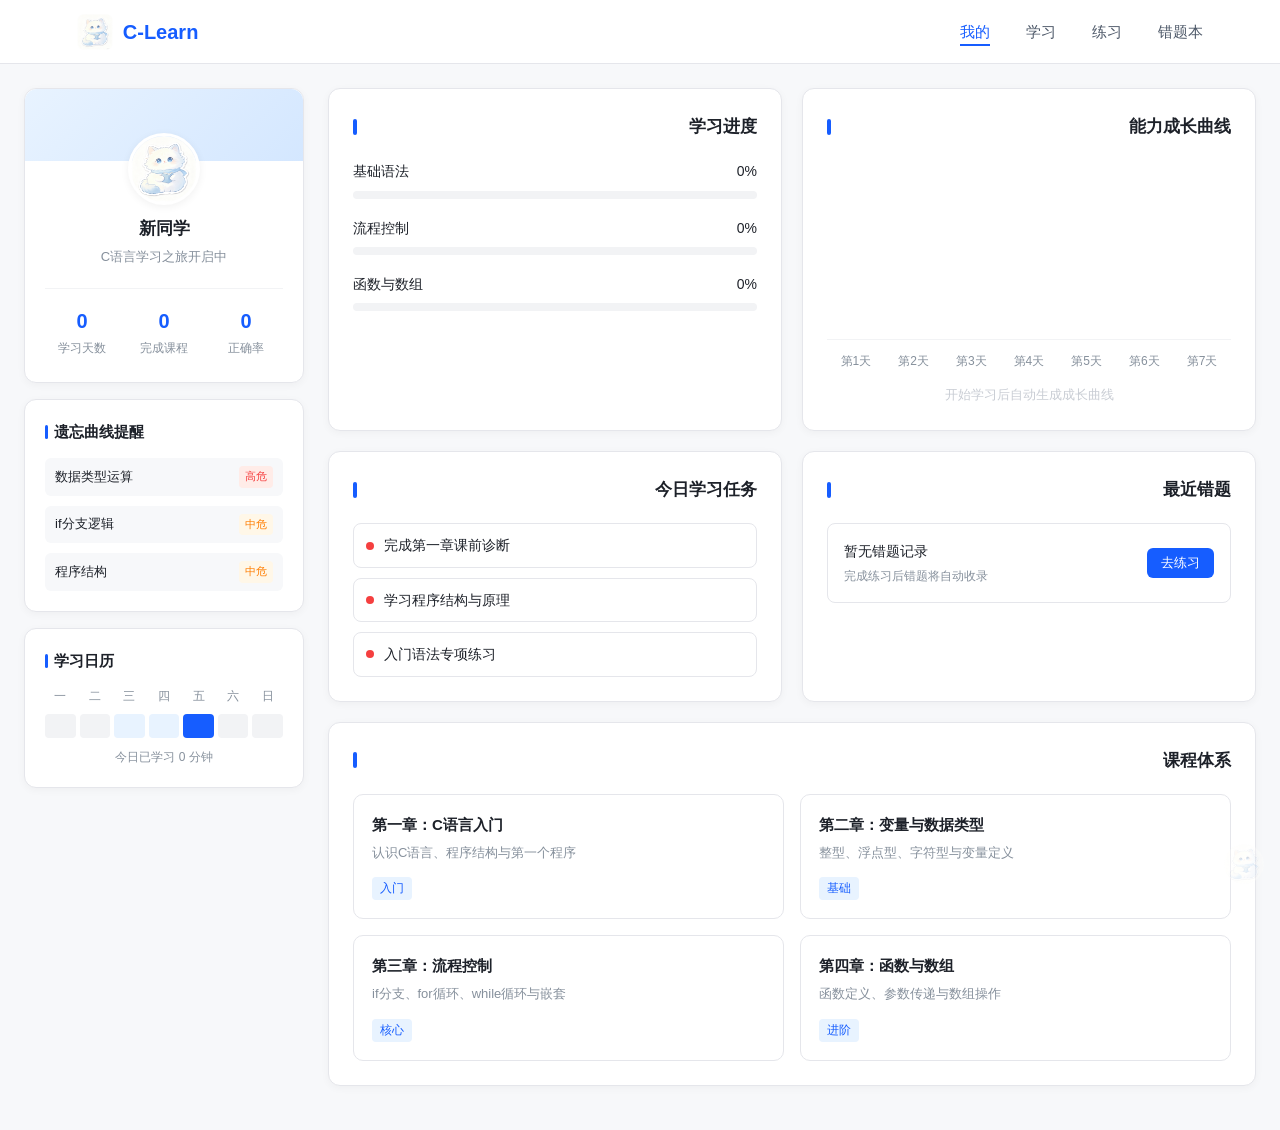
==== commit 8163c7b8: "Update index.html" ====
--- a/index.html
+++ b/index.html
@@ -7,7 +7,6 @@
     <link rel="stylesheet" href="css/style.css">
 </head>
 <body>
-    <!-- 导航栏 -->
     <nav class="navbar">
         <div class="logo">
             <img src="assets/mascot.png" alt="logo">
@@ -22,7 +21,6 @@
     </nav>
 
     <div class="container">
-        <!-- 左侧边栏 -->
         <aside>
             <div class="user-card">
                 <img src="assets/mascot.png" class="avatar" alt="头像">
@@ -61,9 +59,25 @@
                     </li>
                 </ul>
             </div>
+
+            <div class="sidebar-section">
+                <h3>学习日历</h3>
+                <div style="display:grid; grid-template-columns:repeat(7,1fr); gap:4px; text-align:center; font-size:12px; color:#86909c;">
+                    <span>一</span><span>二</span><span>三</span><span>四</span><span>五</span><span>六</span><span>日</span>
+                </div>
+                <div style="display:grid; grid-template-columns:repeat(7,1fr); gap:4px; margin-top:8px;">
+                    <div style="height:24px; border-radius:4px; background:#f2f3f5;"></div>
+                    <div style="height:24px; border-radius:4px; background:#f2f3f5;"></div>
+                    <div style="height:24px; border-radius:4px; background:#e8f3ff;"></div>
+                    <div style="height:24px; border-radius:4px; background:#e8f3ff;"></div>
+                    <div style="height:24px; border-radius:4px; background:#165dff;"></div>
+                    <div style="height:24px; border-radius:4px; background:#f2f3f5;"></div>
+                    <div style="height:24px; border-radius:4px; background:#f2f3f5;"></div>
+                </div>
+                <p style="font-size:12px; color:#86909c; margin-top:10px; text-align:center;">今日已学习 0 分钟</p>
+            </div>
         </aside>
 
-        <!-- 右侧主内容 -->
         <main>
             <div class="grid-2">
                 <div class="content-card">
@@ -151,7 +165,7 @@
             </div>
 
             <div class="content-card">
-                <h2><span class="card-header">推荐课程</span></h2>
+                <h2><span class="card-header">课程体系</span></h2>
                 <div class="lesson-list">
                     <div class="lesson-card" onclick="location.href='lesson.html'">
                         <div class="lesson-title">第一章：C语言入门</div>
@@ -163,6 +177,16 @@
                         <div class="lesson-desc">整型、浮点型、字符型与变量定义</div>
                         <span class="lesson-tag">基础</span>
                     </div>
+                    <div class="lesson-card">
+                        <div class="lesson-title">第三章：流程控制</div>
+                        <div class="lesson-desc">if分支、for循环、while循环与嵌套</div>
+                        <span class="lesson-tag">核心</span>
+                    </div>
+                    <div class="lesson-card">
+                        <div class="lesson-title">第四章：函数与数组</div>
+                        <div class="lesson-desc">函数定义、参数传递与数组操作</div>
+                        <span class="lesson-tag">进阶</span>
+                    </div>
                 </div>
             </div>
         </main>
@@ -173,4 +197,3 @@
     <script src="js/app.js"></script>
 </body>
 </html>
-
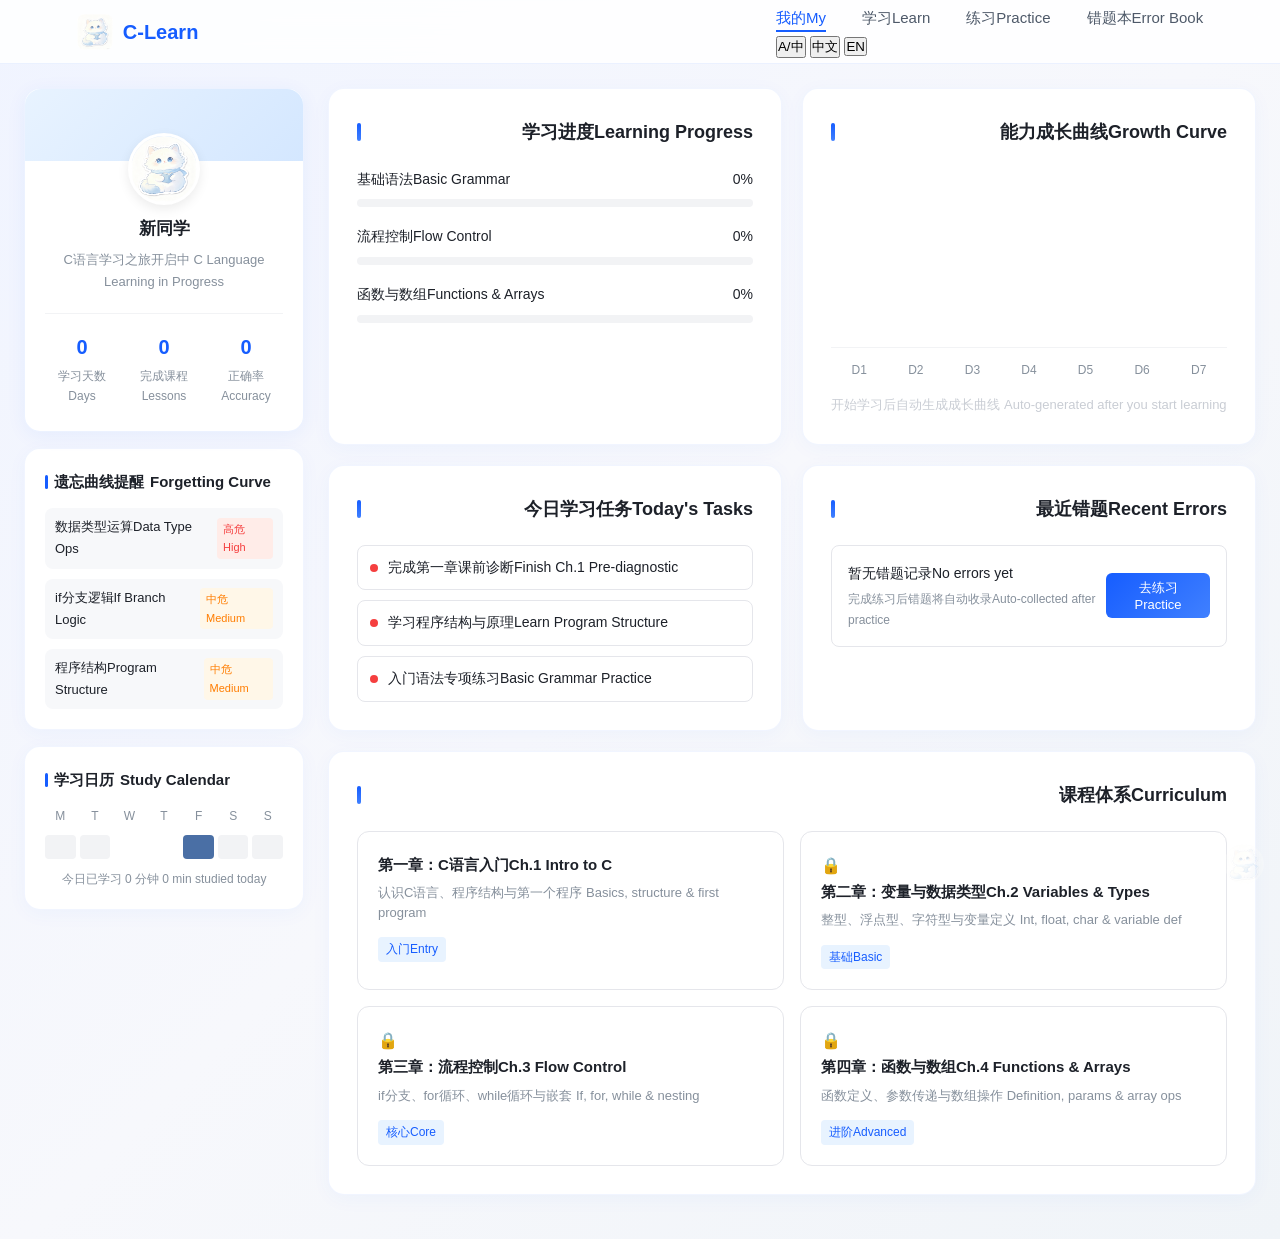
==== commit c2267fad: "Update index.html" ====
--- a/index.html
+++ b/index.html
@@ -3,89 +3,107 @@
 <head>
     <meta charset="UTF-8">
     <meta name="viewport" content="width=device-width, initial-scale=1.0">
-    <title>C-Learn - 我的学习</title>
+    <title>C-Learn - <span class="zh">我的学习</span><span class="en">My Learning</span></title>
     <link rel="stylesheet" href="css/style.css">
 </head>
 <body>
+    <!-- 导航栏 -->
     <nav class="navbar">
         <div class="logo">
             <img src="assets/mascot.png" alt="logo">
             <span>C-Learn</span>
         </div>
-        <ul class="nav-links">
-            <li><a href="index.html" class="active">我的</a></li>
-            <li><a href="lesson.html">学习</a></li>
-            <li><a href="practice.html">练习</a></li>
-            <li><a href="error-book.html">错题本</a></li>
-        </ul>
+        <div class="nav-right">
+            <ul class="nav-links">
+                <li><a href="index.html" class="active"><span class="zh">我的</span><span class="en">My</span></a></li>
+                <li><a href="lesson.html"><span class="zh">学习</span><span class="en">Learn</span></a></li>
+                <li><a href="practice.html"><span class="zh">练习</span><span class="en">Practice</span></a></li>
+                <li><a href="error-book.html"><span class="zh">错题本</span><span class="en">Error Book</span></a></li>
+            </ul>
+            <div class="lang-switch">
+                <button class="lang-btn active" data-lang="bilingual">A/中</button>
+                <button class="lang-btn" data-lang="zh">中文</button>
+                <button class="lang-btn" data-lang="en">EN</button>
+            </div>
+        </div>
     </nav>
 
     <div class="container">
+        <!-- 左侧边栏 -->
         <aside>
             <div class="user-card">
-                <img src="assets/mascot.png" class="avatar" alt="头像">
-                <div class="username" id="username" title="点击修改昵称">新同学</div>
-                <div class="user-desc">C语言学习之旅开启中</div>
+                <img src="assets/mascot.png" class="avatar" alt="avatar">
+                <div class="username" id="username" title="<span class='zh'>点击修改昵称</span><span class='en'>Click to edit</span>">
+                    <span class="zh">新同学</span><span class="en">New Learner</span>
+                </div>
+                <div class="user-desc">
+                    <span class="zh">C语言学习之旅开启中</span>
+                    <span class="en">C Language Learning in Progress</span>
+                </div>
                 <div class="user-stats">
                     <div class="stat-item">
                         <div class="stat-num" id="studyDays">0</div>
-                        <div class="stat-label">学习天数</div>
+                        <div class="stat-label"><span class="zh">学习天数</span><span class="en">Days</span></div>
                     </div>
                     <div class="stat-item">
                         <div class="stat-num" id="finishedLesson">0</div>
-                        <div class="stat-label">完成课程</div>
+                        <div class="stat-label"><span class="zh">完成课程</span><span class="en">Lessons</span></div>
                     </div>
                     <div class="stat-item">
                         <div class="stat-num" id="rightRate">0%</div>
-                        <div class="stat-label">正确率</div>
+                        <div class="stat-label"><span class="zh">正确率</span><span class="en">Accuracy</span></div>
                     </div>
                 </div>
             </div>
 
             <div class="sidebar-section">
-                <h3>遗忘曲线提醒</h3>
+                <h3><span class="zh">遗忘曲线提醒</span><span class="en">Forgetting Curve</span></h3>
                 <ul class="forget-list">
                     <li>
-                        <span>数据类型运算</span>
-                        <span class="level">高危</span>
+                        <span><span class="zh">数据类型运算</span><span class="en">Data Type Ops</span></span>
+                        <span class="level"><span class="zh">高危</span><span class="en">High</span></span>
                     </li>
                     <li>
-                        <span>if分支逻辑</span>
-                        <span class="level medium">中危</span>
+                        <span><span class="zh">if分支逻辑</span><span class="en">If Branch Logic</span></span>
+                        <span class="level medium"><span class="zh">中危</span><span class="en">Medium</span></span>
                     </li>
                     <li>
-                        <span>程序结构</span>
-                        <span class="level medium">中危</span>
+                        <span><span class="zh">程序结构</span><span class="en">Program Structure</span></span>
+                        <span class="level medium"><span class="zh">中危</span><span class="en">Medium</span></span>
                     </li>
                 </ul>
             </div>
 
             <div class="sidebar-section">
-                <h3>学习日历</h3>
+                <h3><span class="zh">学习日历</span><span class="en">Study Calendar</span></h3>
                 <div style="display:grid; grid-template-columns:repeat(7,1fr); gap:4px; text-align:center; font-size:12px; color:#86909c;">
-                    <span>一</span><span>二</span><span>三</span><span>四</span><span>五</span><span>六</span><span>日</span>
+                    <span>M</span><span>T</span><span>W</span><span>T</span><span>F</span><span>S</span><span>S</span>
                 </div>
                 <div style="display:grid; grid-template-columns:repeat(7,1fr); gap:4px; margin-top:8px;">
                     <div style="height:24px; border-radius:4px; background:#f2f3f5;"></div>
                     <div style="height:24px; border-radius:4px; background:#f2f3f5;"></div>
-                    <div style="height:24px; border-radius:4px; background:#e8f3ff;"></div>
-                    <div style="height:24px; border-radius:4px; background:#e8f3ff;"></div>
-                    <div style="height:24px; border-radius:4px; background:#165dff;"></div>
-                    <div style="height:24px; border-radius:4px; background:#f2f3f5;"></div>
-                    <div style="height:24px; border-radius:4px; background:#f2f3f5;"></div>
-                </div>
-                <p style="font-size:12px; color:#86909c; margin-top:10px; text-align:center;">今日已学习 0 分钟</p>
+                    <div style="height:24px; border-radius:4px; #e6ebf2;"></div>
+                    <div style="height:24px; border-radius:4px; #e6ebf2;"></div>
+                    <div style="height:24px; border-radius:4px; background:#4a6fa5;"></div>
+                    <div style="height:24px; border-radius:4px; background:#f2f3f5;"></div>
+                    <div style="height:24px; border-radius:4px; background:#f2f3f5;"></div>
+                </div>
+                <p style="font-size:12px; color:#86909c; margin-top:10px; text-align:center;">
+                    <span class="zh">今日已学习 0 分钟</span>
+                    <span class="en">0 min studied today</span>
+                </p>
             </div>
         </aside>
 
+        <!-- 右侧主内容 -->
         <main>
             <div class="grid-2">
                 <div class="content-card">
-                    <h2><span class="card-header">学习进度</span></h2>
+                    <h2><span class="card-header"><span class="zh">学习进度</span><span class="en">Learning Progress</span></span></h2>
                     <div class="progress-list">
                         <div class="progress-item">
                             <div class="progress-header">
-                                <span>基础语法</span>
+                                <span><span class="zh">基础语法</span><span class="en">Basic Grammar</span></span>
                                 <span>0%</span>
                             </div>
                             <div class="progress-bar">
@@ -94,7 +112,7 @@
                         </div>
                         <div class="progress-item">
                             <div class="progress-header">
-                                <span>流程控制</span>
+                                <span><span class="zh">流程控制</span><span class="en">Flow Control</span></span>
                                 <span>0%</span>
                             </div>
                             <div class="progress-bar">
@@ -103,7 +121,7 @@
                         </div>
                         <div class="progress-item">
                             <div class="progress-header">
-                                <span>函数与数组</span>
+                                <span><span class="zh">函数与数组</span><span class="en">Functions & Arrays</span></span>
                                 <span>0%</span>
                             </div>
                             <div class="progress-bar">
@@ -114,85 +132,97 @@
                 </div>
 
                 <div class="content-card">
-                    <h2><span class="card-header">能力成长曲线</span></h2>
+                    <h2><span class="card-header"><span class="zh">能力成长曲线</span><span class="en">Growth Curve</span></span></h2>
                     <div class="chart-area" id="chartArea"></div>
                     <div style="display: flex; justify-content: space-around; font-size: 12px; color: #86909c;">
-                        <span>第1天</span>
-                        <span>第2天</span>
-                        <span>第3天</span>
-                        <span>第4天</span>
-                        <span>第5天</span>
-                        <span>第6天</span>
-                        <span>第7天</span>
+                        <span>D1</span><span>D2</span><span>D3</span><span>D4</span><span>D5</span><span>D6</span><span>D7</span>
                     </div>
                     <p style="text-align: center; color: #c9cdd4; font-size: 13px; margin-top: 14px;">
-                        开始学习后自动生成成长曲线
+                        <span class="zh">开始学习后自动生成成长曲线</span>
+                        <span class="en">Auto-generated after you start learning</span>
                     </p>
                 </div>
             </div>
 
             <div class="grid-2">
                 <div class="content-card">
-                    <h2><span class="card-header">今日学习任务</span></h2>
+                    <h2><span class="card-header"><span class="zh">今日学习任务</span><span class="en">Today's Tasks</span></span></h2>
                     <ul class="task-list">
                         <li onclick="location.href='lesson.html'">
                             <span class="task-dot"></span>
-                            <span>完成第一章课前诊断</span>
+                            <span><span class="zh">完成第一章课前诊断</span><span class="en">Finish Ch.1 Pre-diagnostic</span></span>
                         </li>
                         <li onclick="location.href='lesson.html'">
                             <span class="task-dot"></span>
-                            <span>学习程序结构与原理</span>
+                            <span><span class="zh">学习程序结构与原理</span><span class="en">Learn Program Structure</span></span>
                         </li>
                         <li onclick="location.href='practice.html'">
                             <span class="task-dot"></span>
-                            <span>入门语法专项练习</span>
+                            <span><span class="zh">入门语法专项练习</span><span class="en">Basic Grammar Practice</span></span>
                         </li>
                     </ul>
                 </div>
 
                 <div class="content-card">
-                    <h2><span class="card-header">最近错题</span></h2>
+                    <h2><span class="card-header"><span class="zh">最近错题</span><span class="en">Recent Errors</span></span></h2>
                     <div class="error-list">
                         <div class="error-item">
                             <div class="error-info">
-                                <h4>暂无错题记录</h4>
-                                <p>完成练习后错题将自动收录</p>
-                            </div>
-                            <button class="retry-btn" onclick="location.href='practice.html'">去练习</button>
+                                <h4><span class="zh">暂无错题记录</span><span class="en">No errors yet</span></h4>
+                                <p><span class="zh">完成练习后错题将自动收录</span><span class="en">Auto-collected after practice</span></p>
+                            </div>
+                            <button class="retry-btn" onclick="location.href='practice.html'">
+                                <span class="zh">去练习</span><span class="en">Practice</span>
+                            </button>
                         </div>
                     </div>
                 </div>
             </div>
 
             <div class="content-card">
-                <h2><span class="card-header">课程体系</span></h2>
+                <h2><span class="card-header"><span class="zh">课程体系</span><span class="en">Curriculum</span></span></h2>
                 <div class="lesson-list">
                     <div class="lesson-card" onclick="location.href='lesson.html'">
-                        <div class="lesson-title">第一章：C语言入门</div>
-                        <div class="lesson-desc">认识C语言、程序结构与第一个程序</div>
-                        <span class="lesson-tag">入门</span>
-                    </div>
-                    <div class="lesson-card">
-                        <div class="lesson-title">第二章：变量与数据类型</div>
-                        <div class="lesson-desc">整型、浮点型、字符型与变量定义</div>
-                        <span class="lesson-tag">基础</span>
-                    </div>
-                    <div class="lesson-card">
-                        <div class="lesson-title">第三章：流程控制</div>
-                        <div class="lesson-desc">if分支、for循环、while循环与嵌套</div>
-                        <span class="lesson-tag">核心</span>
-                    </div>
-                    <div class="lesson-card">
-                        <div class="lesson-title">第四章：函数与数组</div>
-                        <div class="lesson-desc">函数定义、参数传递与数组操作</div>
-                        <span class="lesson-tag">进阶</span>
+                        <div class="lesson-title"><span class="zh">第一章：C语言入门</span><span class="en">Ch.1 Intro to C</span></div>
+                        <div class="lesson-desc">
+                            <span class="zh">认识C语言、程序结构与第一个程序</span>
+                            <span class="en">Basics, structure & first program</span>
+                        </div>
+                        <span class="lesson-tag"><span class="zh">入门</span><span class="en">Entry</span></span>
+                    </div>
+                    <div class="lesson-card locked">
+                        <span class="lock-icon">🔒</span>
+                        <div class="lesson-title"><span class="zh">第二章：变量与数据类型</span><span class="en">Ch.2 Variables & Types</span></div>
+                        <div class="lesson-desc">
+                            <span class="zh">整型、浮点型、字符型与变量定义</span>
+                            <span class="en">Int, float, char & variable def</span>
+                        </div>
+                        <span class="lesson-tag"><span class="zh">基础</span><span class="en">Basic</span></span>
+                    </div>
+                    <div class="lesson-card locked">
+                        <span class="lock-icon">🔒</span>
+                        <div class="lesson-title"><span class="zh">第三章：流程控制</span><span class="en">Ch.3 Flow Control</span></div>
+                        <div class="lesson-desc">
+                            <span class="zh">if分支、for循环、while循环与嵌套</span>
+                            <span class="en">If, for, while & nesting</span>
+                        </div>
+                        <span class="lesson-tag"><span class="zh">核心</span><span class="en">Core</span></span>
+                    </div>
+                    <div class="lesson-card locked">
+                        <span class="lock-icon">🔒</span>
+                        <div class="lesson-title"><span class="zh">第四章：函数与数组</span><span class="en">Ch.4 Functions & Arrays</span></div>
+                        <div class="lesson-desc">
+                            <span class="zh">函数定义、参数传递与数组操作</span>
+                            <span class="en">Definition, params & array ops</span>
+                        </div>
+                        <span class="lesson-tag"><span class="zh">进阶</span><span class="en">Advanced</span></span>
                     </div>
                 </div>
             </div>
         </main>
     </div>
 
-    <img src="assets/mascot.png" class="cat-decor" alt="装饰">
+    <img src="assets/mascot.png" class="cat-decor" alt="decor">
 
     <script src="js/app.js"></script>
 </body>
--- a/css/style.css
+++ b/css/style.css
@@ -6,9 +6,10 @@
 }
 
 body {
-    background: #f7f8fa;
+    background: linear-gradient(135deg, #f0f4ff 0%, #f7f8fc 50%, #f0f4f8 100%);
     color: #1d2129;
-    line-height: 1.6;
+    line-height: 1.7;
+    min-height: 100vh;
 }
 
 /* 全局图片限制 */
@@ -20,8 +21,9 @@
 
 /* 导航栏 */
 .navbar {
-    background: #ffffff;
-    border-bottom: 1px solid #e5e6eb;
+    background: rgba(255, 255, 255, 0.85);
+    backdrop-filter: blur(12px);
+    border-bottom: 1px solid rgba(22, 93, 255, 0.08);
     padding: 0 6%;
     height: 64px;
     display: flex;
@@ -84,10 +86,10 @@
 /* 侧边栏用户卡片 */
 .user-card {
     background: #ffffff;
-    border-radius: 12px;
+    border-radius: 16px;
     padding: 24px 20px;
-    box-shadow: 0 2px 8px rgba(0, 0, 0, 0.04);
-    border: 1px solid #e5e6eb;
+    box-shadow: 0 4px 20px rgba(22, 93, 255, 0.06);
+    border: 1px solid rgba(22, 93, 255, 0.08);
     text-align: center;
     position: sticky;
     top: 88px;
@@ -100,8 +102,8 @@
     left: 0;
     right: 0;
     height: 72px;
-    background: linear-gradient(135deg, #e8f3ff, #d4e7ff);
-    border-radius: 12px 12px 0 0;
+    background: linear-gradient(135deg, #e8f3ff 0%, #d4e7ff 100%);
+    border-radius: 16px 16px 0 0;
 }
 
 .avatar {
@@ -114,7 +116,7 @@
     position: relative;
     z-index: 1;
     object-fit: cover;
-    box-shadow: 0 2px 8px rgba(0, 0, 0, 0.06);
+    box-shadow: 0 4px 12px rgba(0, 0, 0, 0.08);
 }
 
 .username {
@@ -164,10 +166,10 @@
 
 .sidebar-section {
     background: #ffffff;
-    border-radius: 12px;
+    border-radius: 16px;
     padding: 20px;
-    box-shadow: 0 2px 8px rgba(0, 0, 0, 0.04);
-    border: 1px solid #e5e6eb;
+    box-shadow: 0 4px 20px rgba(22, 93, 255, 0.04);
+    border: 1px solid rgba(22, 93, 255, 0.06);
     margin-top: 16px;
 }
 
@@ -202,7 +204,7 @@
     align-items: center;
     padding: 8px 10px;
     background: #f7f8fa;
-    border-radius: 6px;
+    border-radius: 8px;
 }
 
 .forget-list .level {
@@ -211,6 +213,7 @@
     border-radius: 4px;
     background: #ffece8;
     color: #f53f3f;
+    font-weight: 500;
 }
 
 .forget-list .level.medium {
@@ -221,15 +224,20 @@
 /* 主内容卡片 */
 .content-card {
     background: #ffffff;
-    border-radius: 12px;
-    padding: 24px;
-    box-shadow: 0 2px 8px rgba(0, 0, 0, 0.04);
-    border: 1px solid #e5e6eb;
+    border-radius: 16px;
+    padding: 28px;
+    box-shadow: 0 4px 20px rgba(22, 93, 255, 0.04);
+    border: 1px solid rgba(22, 93, 255, 0.06);
     margin-bottom: 20px;
+    transition: box-shadow 0.3s;
+}
+
+.content-card:hover {
+    box-shadow: 0 6px 24px rgba(22, 93, 255, 0.08);
 }
 
 .content-card h2 {
-    font-size: 17px;
+    font-size: 18px;
     font-weight: 600;
     margin-bottom: 20px;
     display: flex;
@@ -240,8 +248,8 @@
 .content-card h2::before {
     content: "";
     width: 4px;
-    height: 16px;
-    background: #165dff;
+    height: 18px;
+    background: linear-gradient(180deg, #165dff, #4080ff);
     border-radius: 2px;
     margin-right: 8px;
 }
@@ -327,9 +335,9 @@
 
 .lesson-card {
     border: 1px solid #e5e6eb;
-    border-radius: 10px;
-    padding: 18px;
-    transition: all 0.2s;
+    border-radius: 12px;
+    padding: 20px;
+    transition: all 0.25s;
     cursor: pointer;
     background: #fff;
 }
@@ -337,7 +345,7 @@
 .lesson-card:hover {
     border-color: #165dff;
     transform: translateY(-2px);
-    box-shadow: 0 6px 16px rgba(22, 93, 255, 0.1);
+    box-shadow: 0 8px 20px rgba(22, 93, 255, 0.12);
 }
 
 .lesson-title {
@@ -392,9 +400,10 @@
 /* 题目样式 */
 .question-block {
     margin-bottom: 24px;
-    padding: 18px;
-    background: #f7f8fa;
-    border-radius: 10px;
+    padding: 20px;
+    background: linear-gradient(135deg, #f7f9ff 0%, #fafbff 100%);
+    border-radius: 12px;
+    border: 1px solid rgba(22, 93, 255, 0.06);
 }
 
 .question-title {
@@ -426,13 +435,14 @@
 }
 
 .tip-box {
-    background: #fff7e8;
+    background: linear-gradient(90deg, #fff7e8, #fffaf0);
     border-left: 4px solid #ff7d00;
-    padding: 12px 16px;
+    padding: 14px 18px;
     border-radius: 0 8px 8px 0;
     font-size: 13px;
     color: #8a5a00;
     margin-top: 10px;
+    line-height: 1.6;
 }
 
 /* 任务列表 */
@@ -486,6 +496,12 @@
     display: flex;
     justify-content: space-between;
     align-items: center;
+    transition: all 0.2s;
+}
+
+.error-item:hover {
+    border-color: #f53f3f;
+    background: #fffafa;
 }
 
 .error-info h4 {
@@ -501,17 +517,19 @@
 
 .retry-btn {
     padding: 6px 14px;
-    background: #165dff;
+    background: linear-gradient(135deg, #165dff, #4080ff);
     color: #fff;
     border: none;
     border-radius: 6px;
     font-size: 13px;
     cursor: pointer;
-    transition: background 0.2s;
+    transition: all 0.2s;
+    font-weight: 500;
 }
 
 .retry-btn:hover {
-    background: #0e42d2;
+    box-shadow: 0 4px 12px rgba(22, 93, 255, 0.3);
+    transform: translateY(-1px);
 }
 
 /* 空状态 */
@@ -537,9 +555,30 @@
     max-width: 40px !important;
     border-radius: 50%;
     object-fit: cover;
-    opacity: 0.3;
+    opacity: 0.25;
     z-index: 1;
     pointer-events: none;
+}
+
+/* 代码块样式 */
+.code-block {
+    background: #1d2129;
+    color: #e5e6eb;
+    padding: 16px 20px;
+    border-radius: 8px;
+    font-family: "Consolas", "Monaco", monospace;
+    font-size: 13px;
+    line-height: 1.8;
+    margin: 12px 0;
+    overflow-x: auto;
+}
+
+.code-block .comment {
+    color: #00b42a;
+}
+
+.code-block .keyword {
+    color: #4080ff;
 }
 
 /* 响应式 */
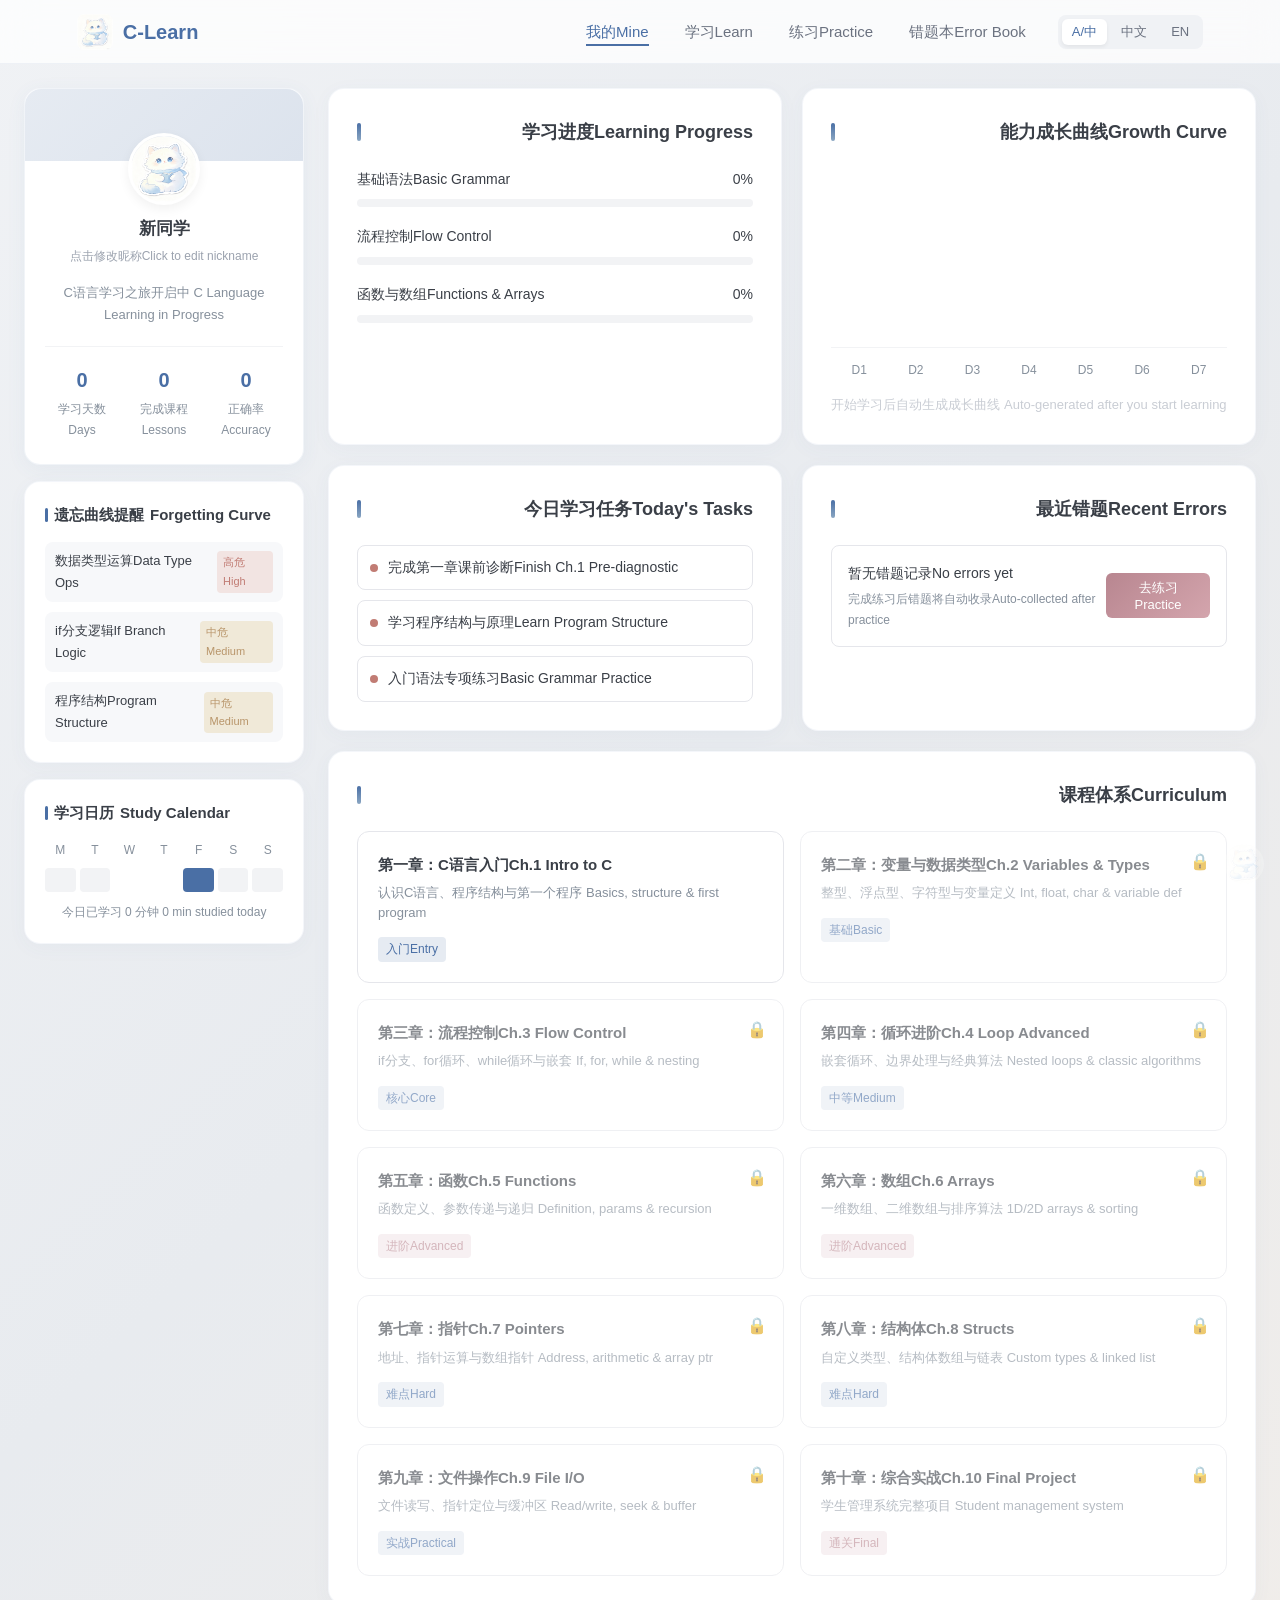
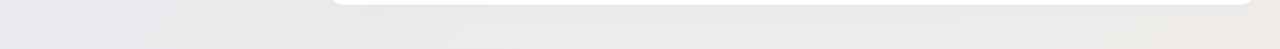
==== commit 75edc20f: "Update index.html" ====
--- a/index.html
+++ b/index.html
@@ -7,7 +7,6 @@
     <link rel="stylesheet" href="css/style.css">
 </head>
 <body>
-    <!-- 导航栏 -->
     <nav class="navbar">
         <div class="logo">
             <img src="assets/mascot.png" alt="logo">
@@ -15,7 +14,7 @@
         </div>
         <div class="nav-right">
             <ul class="nav-links">
-                <li><a href="index.html" class="active"><span class="zh">我的</span><span class="en">My</span></a></li>
+                <li><a href="index.html" class="active"><span class="zh">我的</span><span class="en">Mine</span></a></li>
                 <li><a href="lesson.html"><span class="zh">学习</span><span class="en">Learn</span></a></li>
                 <li><a href="practice.html"><span class="zh">练习</span><span class="en">Practice</span></a></li>
                 <li><a href="error-book.html"><span class="zh">错题本</span><span class="en">Error Book</span></a></li>
@@ -29,13 +28,13 @@
     </nav>
 
     <div class="container">
-        <!-- 左侧边栏 -->
         <aside>
             <div class="user-card">
                 <img src="assets/mascot.png" class="avatar" alt="avatar">
                 <div class="username" id="username" title="<span class='zh'>点击修改昵称</span><span class='en'>Click to edit</span>">
                     <span class="zh">新同学</span><span class="en">New Learner</span>
                 </div>
+                <div class="username-tip"><span class="zh">点击修改昵称</span><span class="en">Click to edit nickname</span></div>
                 <div class="user-desc">
                     <span class="zh">C语言学习之旅开启中</span>
                     <span class="en">C Language Learning in Progress</span>
@@ -89,13 +88,12 @@
                     <div style="height:24px; border-radius:4px; background:#f2f3f5;"></div>
                 </div>
                 <p style="font-size:12px; color:#86909c; margin-top:10px; text-align:center;">
-                    <span class="zh">今日已学习 0 分钟</span>
-                    <span class="en">0 min studied today</span>
+                    <span class="zh">今日已学习 <span id="studyMinutes">0</span> 分钟</span>
+                    <span class="en"><span id="studyMinutes">0</span> min studied today</span>
                 </p>
             </div>
         </aside>
 
-        <!-- 右侧主内容 -->
         <main>
             <div class="grid-2">
                 <div class="content-card">
@@ -171,7 +169,7 @@
                                 <h4><span class="zh">暂无错题记录</span><span class="en">No errors yet</span></h4>
                                 <p><span class="zh">完成练习后错题将自动收录</span><span class="en">Auto-collected after practice</span></p>
                             </div>
-                            <button class="retry-btn" onclick="location.href='practice.html'">
+                            <button class="retry-btn pink" onclick="location.href='practice.html'">
                                 <span class="zh">去练习</span><span class="en">Practice</span>
                             </button>
                         </div>
@@ -181,8 +179,8 @@
 
             <div class="content-card">
                 <h2><span class="card-header"><span class="zh">课程体系</span><span class="en">Curriculum</span></span></h2>
-                <div class="lesson-list">
-                    <div class="lesson-card" onclick="location.href='lesson.html'">
+                <div class="lesson-list" id="homeChapterList">
+                    <div class="lesson-card" data-chapter="1" onclick="location.href='lesson.html'">
                         <div class="lesson-title"><span class="zh">第一章：C语言入门</span><span class="en">Ch.1 Intro to C</span></div>
                         <div class="lesson-desc">
                             <span class="zh">认识C语言、程序结构与第一个程序</span>
@@ -190,7 +188,7 @@
                         </div>
                         <span class="lesson-tag"><span class="zh">入门</span><span class="en">Entry</span></span>
                     </div>
-                    <div class="lesson-card locked">
+                    <div class="lesson-card locked" data-chapter="2">
                         <span class="lock-icon">🔒</span>
                         <div class="lesson-title"><span class="zh">第二章：变量与数据类型</span><span class="en">Ch.2 Variables & Types</span></div>
                         <div class="lesson-desc">
@@ -199,7 +197,7 @@
                         </div>
                         <span class="lesson-tag"><span class="zh">基础</span><span class="en">Basic</span></span>
                     </div>
-                    <div class="lesson-card locked">
+                    <div class="lesson-card locked" data-chapter="3">
                         <span class="lock-icon">🔒</span>
                         <div class="lesson-title"><span class="zh">第三章：流程控制</span><span class="en">Ch.3 Flow Control</span></div>
                         <div class="lesson-desc">
@@ -208,14 +206,68 @@
                         </div>
                         <span class="lesson-tag"><span class="zh">核心</span><span class="en">Core</span></span>
                     </div>
-                    <div class="lesson-card locked">
-                        <span class="lock-icon">🔒</span>
-                        <div class="lesson-title"><span class="zh">第四章：函数与数组</span><span class="en">Ch.4 Functions & Arrays</span></div>
-                        <div class="lesson-desc">
-                            <span class="zh">函数定义、参数传递与数组操作</span>
-                            <span class="en">Definition, params & array ops</span>
-                        </div>
-                        <span class="lesson-tag"><span class="zh">进阶</span><span class="en">Advanced</span></span>
+                    <div class="lesson-card locked" data-chapter="4">
+                        <span class="lock-icon">🔒</span>
+                        <div class="lesson-title"><span class="zh">第四章：循环进阶</span><span class="en">Ch.4 Loop Advanced</span></div>
+                        <div class="lesson-desc">
+                            <span class="zh">嵌套循环、边界处理与经典算法</span>
+                            <span class="en">Nested loops & classic algorithms</span>
+                        </div>
+                        <span class="lesson-tag"><span class="zh">中等</span><span class="en">Medium</span></span>
+                    </div>
+                    <div class="lesson-card locked" data-chapter="5">
+                        <span class="lock-icon">🔒</span>
+                        <div class="lesson-title"><span class="zh">第五章：函数</span><span class="en">Ch.5 Functions</span></div>
+                        <div class="lesson-desc">
+                            <span class="zh">函数定义、参数传递与递归</span>
+                            <span class="en">Definition, params & recursion</span>
+                        </div>
+                        <span class="lesson-tag pink"><span class="zh">进阶</span><span class="en">Advanced</span></span>
+                    </div>
+                    <div class="lesson-card locked" data-chapter="6">
+                        <span class="lock-icon">🔒</span>
+                        <div class="lesson-title"><span class="zh">第六章：数组</span><span class="en">Ch.6 Arrays</span></div>
+                        <div class="lesson-desc">
+                            <span class="zh">一维数组、二维数组与排序算法</span>
+                            <span class="en">1D/2D arrays & sorting</span>
+                        </div>
+                        <span class="lesson-tag pink"><span class="zh">进阶</span><span class="en">Advanced</span></span>
+                    </div>
+                    <div class="lesson-card locked" data-chapter="7">
+                        <span class="lock-icon">🔒</span>
+                        <div class="lesson-title"><span class="zh">第七章：指针</span><span class="en">Ch.7 Pointers</span></div>
+                        <div class="lesson-desc">
+                            <span class="zh">地址、指针运算与数组指针</span>
+                            <span class="en">Address, arithmetic & array ptr</span>
+                        </div>
+                        <span class="lesson-tag"><span class="zh">难点</span><span class="en">Hard</span></span>
+                    </div>
+                    <div class="lesson-card locked" data-chapter="8">
+                        <span class="lock-icon">🔒</span>
+                        <div class="lesson-title"><span class="zh">第八章：结构体</span><span class="en">Ch.8 Structs</span></div>
+                        <div class="lesson-desc">
+                            <span class="zh">自定义类型、结构体数组与链表</span>
+                            <span class="en">Custom types & linked list</span>
+                        </div>
+                        <span class="lesson-tag"><span class="zh">难点</span><span class="en">Hard</span></span>
+                    </div>
+                    <div class="lesson-card locked" data-chapter="9">
+                        <span class="lock-icon">🔒</span>
+                        <div class="lesson-title"><span class="zh">第九章：文件操作</span><span class="en">Ch.9 File I/O</span></div>
+                        <div class="lesson-desc">
+                            <span class="zh">文件读写、指针定位与缓冲区</span>
+                            <span class="en">Read/write, seek & buffer</span>
+                        </div>
+                        <span class="lesson-tag"><span class="zh">实战</span><span class="en">Practical</span></span>
+                    </div>
+                    <div class="lesson-card locked" data-chapter="10">
+                        <span class="lock-icon">🔒</span>
+                        <div class="lesson-title"><span class="zh">第十章：综合实战</span><span class="en">Ch.10 Final Project</span></div>
+                        <div class="lesson-desc">
+                            <span class="zh">学生管理系统完整项目</span>
+                            <span class="en">Student management system</span>
+                        </div>
+                        <span class="lesson-tag pink"><span class="zh">通关</span><span class="en">Final</span></span>
                     </div>
                 </div>
             </div>
--- a/css/style.css
+++ b/css/style.css
@@ -6,8 +6,8 @@
 }
 
 body {
-    background: linear-gradient(135deg, #f0f4ff 0%, #f7f8fc 50%, #f0f4f8 100%);
-    color: #1d2129;
+    background: linear-gradient(135deg, #f0f2f5 0%, #e8ebef 50%, #f0edea 100%);
+    color: #3a3f47;
     line-height: 1.7;
     min-height: 100vh;
 }
@@ -19,11 +19,42 @@
     display: block;
 }
 
+/* 语言切换控件 */
+.lang-switch {
+    display: flex;
+    gap: 4px;
+    background: #f0f2f5;
+    padding: 4px;
+    border-radius: 8px;
+}
+
+.lang-btn {
+    padding: 4px 10px;
+    border: none;
+    background: transparent;
+    color: #6b7280;
+    font-size: 13px;
+    border-radius: 6px;
+    cursor: pointer;
+    transition: all 0.2s;
+    font-weight: 500;
+}
+
+.lang-btn.active {
+    background: #fff;
+    color: #4a6fa5;
+    box-shadow: 0 2px 4px rgba(0,0,0,0.06);
+}
+
+/* 语言显示控制 */
+.lang-zh-only .en { display: none; }
+.lang-en-only .zh { display: none; }
+
 /* 导航栏 */
 .navbar {
-    background: rgba(255, 255, 255, 0.85);
-    backdrop-filter: blur(12px);
-    border-bottom: 1px solid rgba(22, 93, 255, 0.08);
+    background: rgba(255, 255, 255, 0.75);
+    backdrop-filter: blur(16px);
+    border-bottom: 1px solid rgba(74, 111, 165, 0.08);
     padding: 0 6%;
     height: 64px;
     display: flex;
@@ -34,13 +65,19 @@
     z-index: 100;
 }
 
+.nav-right {
+    display: flex;
+    align-items: center;
+    gap: 32px;
+}
+
 .logo {
     display: flex;
     align-items: center;
     gap: 10px;
     font-size: 20px;
     font-weight: 700;
-    color: #165dff;
+    color: #4a6fa5;
 }
 
 .logo img {
@@ -58,7 +95,7 @@
 
 .nav-links a {
     text-decoration: none;
-    color: #4e5969;
+    color: #6b7280;
     font-size: 15px;
     font-weight: 500;
     padding-bottom: 4px;
@@ -68,8 +105,8 @@
 
 .nav-links a:hover,
 .nav-links a.active {
-    color: #165dff;
-    border-bottom-color: #165dff;
+    color: #4a6fa5;
+    border-bottom-color: #4a6fa5;
 }
 
 /* 主容器 */
@@ -88,8 +125,8 @@
     background: #ffffff;
     border-radius: 16px;
     padding: 24px 20px;
-    box-shadow: 0 4px 20px rgba(22, 93, 255, 0.06);
-    border: 1px solid rgba(22, 93, 255, 0.08);
+    box-shadow: 0 4px 20px rgba(74, 111, 165, 0.06);
+    border: 1px solid rgba(74, 111, 165, 0.08);
     text-align: center;
     position: sticky;
     top: 88px;
@@ -102,7 +139,7 @@
     left: 0;
     right: 0;
     height: 72px;
-    background: linear-gradient(135deg, #e8f3ff 0%, #d4e7ff 100%);
+    background: linear-gradient(135deg, #e6ebf2 0%, #dce3ed 100%);
     border-radius: 16px 16px 0 0;
 }
 
@@ -116,27 +153,31 @@
     position: relative;
     z-index: 1;
     object-fit: cover;
-    box-shadow: 0 4px 12px rgba(0, 0, 0, 0.08);
+    box-shadow: 0 4px 12px rgba(0, 0, 0, 0.06);
 }
 
 .username {
     font-size: 17px;
     font-weight: 600;
     cursor: pointer;
-    border-bottom: 1px dashed transparent;
     transition: all 0.2s;
     display: inline-block;
 }
 
 .username:hover {
-    border-color: #165dff;
-    color: #165dff;
+    color: #4a6fa5;
+}
+
+.username-tip {
+    font-size: 12px;
+    color: #9ca3af;
+    margin-top: 2px;
+    margin-bottom: 16px;
 }
 
 .user-desc {
     color: #86909c;
     font-size: 13px;
-    margin-top: 4px;
     margin-bottom: 20px;
 }
 
@@ -155,7 +196,7 @@
 .stat-num {
     font-size: 20px;
     font-weight: 700;
-    color: #165dff;
+    color: #4a6fa5;
 }
 
 .stat-label {
@@ -168,8 +209,8 @@
     background: #ffffff;
     border-radius: 16px;
     padding: 20px;
-    box-shadow: 0 4px 20px rgba(22, 93, 255, 0.04);
-    border: 1px solid rgba(22, 93, 255, 0.06);
+    box-shadow: 0 4px 20px rgba(74, 111, 165, 0.04);
+    border: 1px solid rgba(74, 111, 165, 0.06);
     margin-top: 16px;
 }
 
@@ -186,7 +227,7 @@
     content: "";
     width: 3px;
     height: 14px;
-    background: #165dff;
+    background: #4a6fa5;
     border-radius: 2px;
 }
 
@@ -211,14 +252,14 @@
     font-size: 11px;
     padding: 2px 6px;
     border-radius: 4px;
-    background: #ffece8;
-    color: #f53f3f;
+    background: #f2e4e2;
+    color: #c17c74;
     font-weight: 500;
 }
 
 .forget-list .level.medium {
-    background: #fff7e8;
-    color: #ff7d00;
+    background: #f0e9d8;
+    color: #b8956a;
 }
 
 /* 主内容卡片 */
@@ -226,14 +267,14 @@
     background: #ffffff;
     border-radius: 16px;
     padding: 28px;
-    box-shadow: 0 4px 20px rgba(22, 93, 255, 0.04);
-    border: 1px solid rgba(22, 93, 255, 0.06);
+    box-shadow: 0 4px 20px rgba(74, 111, 165, 0.04);
+    border: 1px solid rgba(74, 111, 165, 0.06);
     margin-bottom: 20px;
     transition: box-shadow 0.3s;
 }
 
 .content-card:hover {
-    box-shadow: 0 6px 24px rgba(22, 93, 255, 0.08);
+    box-shadow: 0 6px 24px rgba(74, 111, 165, 0.08);
 }
 
 .content-card h2 {
@@ -249,7 +290,7 @@
     content: "";
     width: 4px;
     height: 18px;
-    background: linear-gradient(180deg, #165dff, #4080ff);
+    background: linear-gradient(180deg, #4a6fa5, #8aa6c2);
     border-radius: 2px;
     margin-right: 8px;
 }
@@ -296,7 +337,7 @@
 
 .progress-fill {
     height: 100%;
-    background: linear-gradient(90deg, #165dff, #4080ff);
+    background: linear-gradient(90deg, #4a6fa5, #8aa6c2);
     border-radius: 4px;
     transition: width 0.3s;
 }
@@ -314,7 +355,7 @@
 
 .chart-bar {
     width: 30px;
-    background: linear-gradient(to top, #165dff, #7baaff);
+    background: linear-gradient(to top, #4a6fa5, #b8c8da);
     border-radius: 4px 4px 0 0;
     transition: height 0.3s;
 }
@@ -340,12 +381,32 @@
     transition: all 0.25s;
     cursor: pointer;
     background: #fff;
+    position: relative;
 }
 
 .lesson-card:hover {
-    border-color: #165dff;
+    border-color: #4a6fa5;
     transform: translateY(-2px);
-    box-shadow: 0 8px 20px rgba(22, 93, 255, 0.12);
+    box-shadow: 0 8px 20px rgba(74, 111, 165, 0.1);
+}
+
+.lesson-card.locked {
+    opacity: 0.6;
+    cursor: not-allowed;
+}
+
+.lesson-card.locked:hover {
+    transform: none;
+    border-color: #e5e6eb;
+    box-shadow: none;
+}
+
+.lock-icon {
+    position: absolute;
+    top: 16px;
+    right: 16px;
+    font-size: 16px;
+    color: #999;
 }
 
 .lesson-title {
@@ -364,11 +425,16 @@
 .lesson-tag {
     display: inline-block;
     padding: 2px 8px;
-    background: #e8f3ff;
-    color: #165dff;
+    background: #e6ebf2;
+    color: #4a6fa5;
     border-radius: 4px;
     font-size: 12px;
     font-weight: 500;
+}
+
+.lesson-tag.pink {
+    background: #f2e6e9;
+    color: #b88690;
 }
 
 /* 学习步骤 */
@@ -393,7 +459,7 @@
     content: "▸";
     position: absolute;
     left: 10px;
-    color: #165dff;
+    color: #4a6fa5;
     font-size: 12px;
 }
 
@@ -401,9 +467,9 @@
 .question-block {
     margin-bottom: 24px;
     padding: 20px;
-    background: linear-gradient(135deg, #f7f9ff 0%, #fafbff 100%);
+    background: linear-gradient(135deg, #f7f8fa 0%, #fafbfc 100%);
     border-radius: 12px;
-    border: 1px solid rgba(22, 93, 255, 0.06);
+    border: 1px solid rgba(74, 111, 165, 0.06);
 }
 
 .question-title {
@@ -430,19 +496,25 @@
 }
 
 .option-list li:hover {
-    border-color: #165dff;
-    background: #f0f7ff;
+    border-color: #4a6fa5;
+    background: #f0f4f9;
 }
 
 .tip-box {
-    background: linear-gradient(90deg, #fff7e8, #fffaf0);
-    border-left: 4px solid #ff7d00;
+    background: linear-gradient(90deg, #f5f0e6, #f7f2e8);
+    border-left: 4px solid #b8956a;
     padding: 14px 18px;
     border-radius: 0 8px 8px 0;
     font-size: 13px;
-    color: #8a5a00;
+    color: #8a714a;
     margin-top: 10px;
     line-height: 1.6;
+}
+
+.pink-tip {
+    background: linear-gradient(90deg, #f7eef0, #f5e6e9);
+    border-left-color: #c9a0a8;
+    color: #9a6b75;
 }
 
 /* 任务列表 */
@@ -466,20 +538,21 @@
 }
 
 .task-list li:hover {
-    border-color: #165dff;
-    background: #f0f7ff;
+    border-color: #4a6fa5;
+    background: #f0f4f9;
 }
 
 .task-dot {
     width: 8px;
     height: 8px;
     border-radius: 50%;
-    background: #f53f3f;
+    background: #c17c74;
     flex-shrink: 0;
+    transition: all 0.3s;
 }
 
 .task-dot.done {
-    background: #00b42a;
+    background: #6b9e7d;
 }
 
 /* 错题列表 */
@@ -500,8 +573,8 @@
 }
 
 .error-item:hover {
-    border-color: #f53f3f;
-    background: #fffafa;
+    border-color: #c17c74;
+    background: #faf6f5;
 }
 
 .error-info h4 {
@@ -517,7 +590,7 @@
 
 .retry-btn {
     padding: 6px 14px;
-    background: linear-gradient(135deg, #165dff, #4080ff);
+    background: linear-gradient(135deg, #4a6fa5, #8aa6c2);
     color: #fff;
     border: none;
     border-radius: 6px;
@@ -528,8 +601,16 @@
 }
 
 .retry-btn:hover {
-    box-shadow: 0 4px 12px rgba(22, 93, 255, 0.3);
+    box-shadow: 0 4px 12px rgba(74, 111, 165, 0.25);
     transform: translateY(-1px);
+}
+
+.retry-btn.pink {
+    background: linear-gradient(135deg, #b88690, #d4a5ad);
+}
+
+.retry-btn.pink:hover {
+    box-shadow: 0 4px 12px rgba(184, 134, 144, 0.25);
 }
 
 /* 空状态 */
@@ -562,8 +643,8 @@
 
 /* 代码块样式 */
 .code-block {
-    background: #1d2129;
-    color: #e5e6eb;
+    background: #f7f8fa;
+    color: #3a3f47;
     padding: 16px 20px;
     border-radius: 8px;
     font-family: "Consolas", "Monaco", monospace;
@@ -571,14 +652,35 @@
     line-height: 1.8;
     margin: 12px 0;
     overflow-x: auto;
+    border: 1px solid #e5e6eb;
 }
 
 .code-block .comment {
-    color: #00b42a;
+    color: #6b9e7d;
 }
 
 .code-block .keyword {
-    color: #4080ff;
+    color: #4a6fa5;
+}
+
+/* 模块小标题 */
+.content-card h3 {
+    font-size: 16px;
+    margin: 20px 0 12px;
+    color: #4a6fa5;
+    font-weight: 600;
+}
+
+/* 思考框 */
+.think-box {
+    background: linear-gradient(90deg, #eef2f7, #f0f4f9);
+    border-left: 4px solid #4a6fa5;
+    padding: 14px 18px;
+    border-radius: 0 8px 8px 0;
+    font-size: 13px;
+    color: #3a5070;
+    margin-top: 10px;
+    line-height: 1.6;
 }
 
 /* 响应式 */
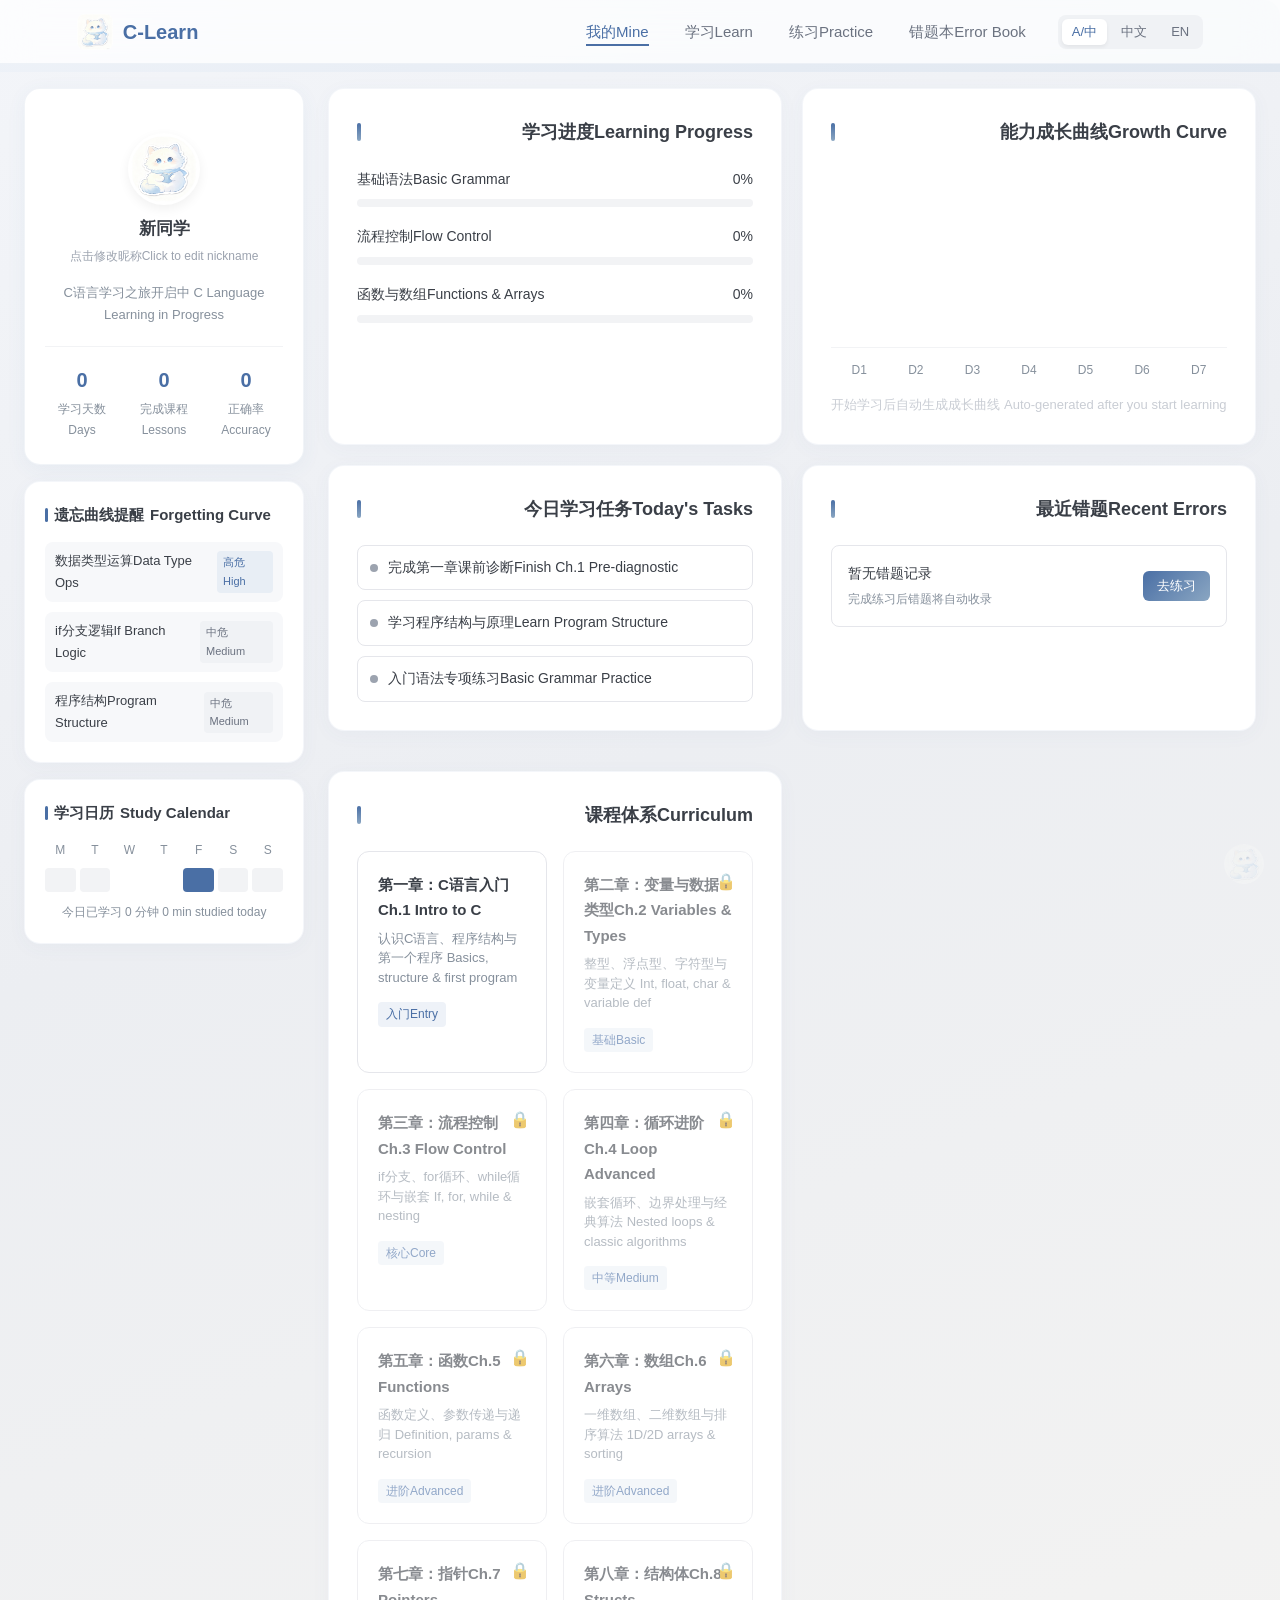
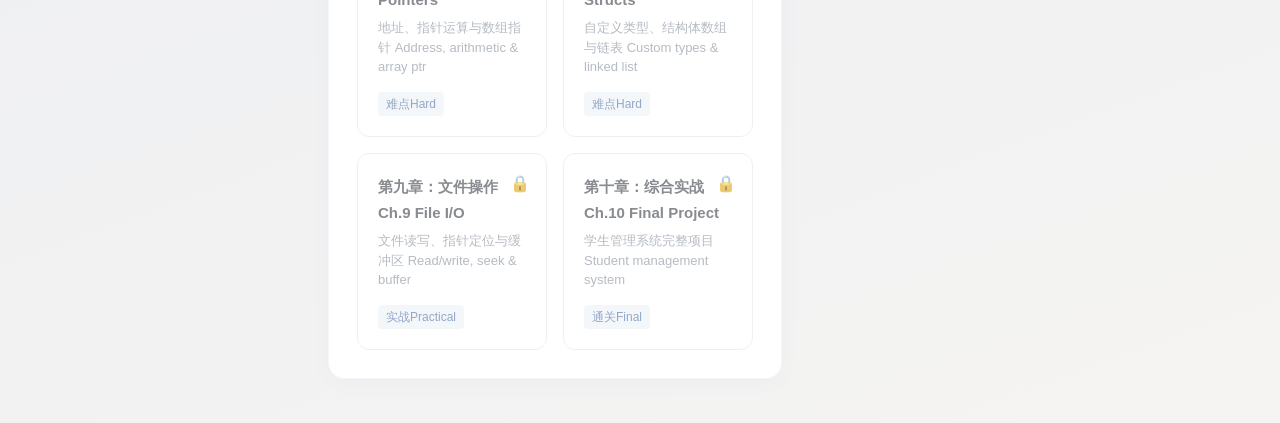
==== commit f7f25c40: "Update index.html" ====
--- a/index.html
+++ b/index.html
@@ -164,7 +164,8 @@
                 <div class="content-card">
                     <h2><span class="card-header"><span class="zh">最近错题</span><span class="en">Recent Errors</span></span></h2>
                     <div class="error-list">
-                        <div class="error-item">
+                        <div class="error-list" id="homeErrorList">
+                            <div class="error-item">
                             <div class="error-info">
                                 <h4><span class="zh">暂无错题记录</span><span class="en">No errors yet</span></h4>
                                 <p><span class="zh">完成练习后错题将自动收录</span><span class="en">Auto-collected after practice</span></p>
--- a/css/style.css
+++ b/css/style.css
@@ -6,20 +6,19 @@
 }
 
 body {
-    background: linear-gradient(135deg, #f0f2f5 0%, #e8ebef 50%, #f0edea 100%);
+    background: linear-gradient(160deg, #f3f5f9 0%, #eceef2 40%, #f5f4f2 100%);
     color: #3a3f47;
     line-height: 1.7;
     min-height: 100vh;
 }
 
-/* 全局图片限制 */
 img {
     max-width: 100%;
     height: auto;
     display: block;
 }
 
-/* 语言切换控件 */
+/* 语言切换 */
 .lang-switch {
     display: flex;
     gap: 4px;
@@ -27,7 +26,6 @@
     padding: 4px;
     border-radius: 8px;
 }
-
 .lang-btn {
     padding: 4px 10px;
     border: none;
@@ -39,20 +37,18 @@
     transition: all 0.2s;
     font-weight: 500;
 }
-
 .lang-btn.active {
     background: #fff;
     color: #4a6fa5;
     box-shadow: 0 2px 4px rgba(0,0,0,0.06);
 }
 
-/* 语言显示控制 */
 .lang-zh-only .en { display: none; }
 .lang-en-only .zh { display: none; }
 
 /* 导航栏 */
 .navbar {
-    background: rgba(255, 255, 255, 0.75);
+    background: rgba(255, 255, 255, 0.8);
     backdrop-filter: blur(16px);
     border-bottom: 1px solid rgba(74, 111, 165, 0.08);
     padding: 0 6%;
@@ -64,13 +60,11 @@
     top: 0;
     z-index: 100;
 }
-
 .nav-right {
     display: flex;
     align-items: center;
     gap: 32px;
 }
-
 .logo {
     display: flex;
     align-items: center;
@@ -79,20 +73,17 @@
     font-weight: 700;
     color: #4a6fa5;
 }
-
 .logo img {
     height: 36px;
     width: 36px;
     border-radius: 8px;
     object-fit: cover;
 }
-
 .nav-links {
     display: flex;
     gap: 36px;
     list-style: none;
 }
-
 .nav-links a {
     text-decoration: none;
     color: #6b7280;
@@ -102,7 +93,6 @@
     border-bottom: 2px solid transparent;
     transition: all 0.2s;
 }
-
 .nav-links a:hover,
 .nav-links a.active {
     color: #4a6fa5;
@@ -120,7 +110,7 @@
     align-items: start;
 }
 
-/* 侧边栏用户卡片 */
+/* 侧边栏用户卡片 - 固定不跟随滚动 */
 .user-card {
     background: #ffffff;
     border-radius: 16px;
@@ -128,10 +118,7 @@
     box-shadow: 0 4px 20px rgba(74, 111, 165, 0.06);
     border: 1px solid rgba(74, 111, 165, 0.08);
     text-align: center;
-    position: sticky;
-    top: 88px;
-}
-
+}
 .user-card::before {
     content: "";
     position: absolute;
@@ -139,10 +126,9 @@
     left: 0;
     right: 0;
     height: 72px;
-    background: linear-gradient(135deg, #e6ebf2 0%, #dce3ed 100%);
+    background: linear-gradient(135deg, #eef2f8 0%, #e0e7f0 100%);
     border-radius: 16px 16px 0 0;
 }
-
 .avatar {
     width: 72px;
     height: 72px;
@@ -155,7 +141,6 @@
     object-fit: cover;
     box-shadow: 0 4px 12px rgba(0, 0, 0, 0.06);
 }
-
 .username {
     font-size: 17px;
     font-weight: 600;
@@ -163,24 +148,20 @@
     transition: all 0.2s;
     display: inline-block;
 }
-
 .username:hover {
     color: #4a6fa5;
 }
-
 .username-tip {
     font-size: 12px;
     color: #9ca3af;
     margin-top: 2px;
     margin-bottom: 16px;
 }
-
 .user-desc {
     color: #86909c;
     font-size: 13px;
     margin-bottom: 20px;
 }
-
 .user-stats {
     display: grid;
     grid-template-columns: 1fr 1fr 1fr;
@@ -188,17 +169,12 @@
     padding-top: 16px;
     border-top: 1px solid #f2f3f5;
 }
-
-.stat-item {
-    text-align: center;
-}
-
+.stat-item { text-align: center; }
 .stat-num {
     font-size: 20px;
     font-weight: 700;
     color: #4a6fa5;
 }
-
 .stat-label {
     font-size: 12px;
     color: #86909c;
@@ -213,7 +189,6 @@
     border: 1px solid rgba(74, 111, 165, 0.06);
     margin-top: 16px;
 }
-
 .sidebar-section h3 {
     font-size: 15px;
     font-weight: 600;
@@ -222,7 +197,6 @@
     align-items: center;
     gap: 6px;
 }
-
 .sidebar-section h3::before {
     content: "";
     width: 3px;
@@ -238,7 +212,6 @@
     flex-direction: column;
     gap: 10px;
 }
-
 .forget-list li {
     display: flex;
     justify-content: space-between;
@@ -247,22 +220,20 @@
     background: #f7f8fa;
     border-radius: 8px;
 }
-
 .forget-list .level {
     font-size: 11px;
     padding: 2px 6px;
     border-radius: 4px;
-    background: #f2e4e2;
-    color: #c17c74;
+    background: #e8eef5;
+    color: #4a6fa5;
     font-weight: 500;
 }
-
 .forget-list .level.medium {
-    background: #f0e9d8;
-    color: #b8956a;
-}
-
-/* 主内容卡片 */
+    background: #f0f2f5;
+    color: #6b7280;
+}
+
+/* 内容卡片 */
 .content-card {
     background: #ffffff;
     border-radius: 16px;
@@ -272,11 +243,9 @@
     margin-bottom: 20px;
     transition: box-shadow 0.3s;
 }
-
 .content-card:hover {
     box-shadow: 0 6px 24px rgba(74, 111, 165, 0.08);
 }
-
 .content-card h2 {
     font-size: 18px;
     font-weight: 600;
@@ -285,7 +254,6 @@
     align-items: center;
     justify-content: space-between;
 }
-
 .content-card h2::before {
     content: "";
     width: 4px;
@@ -294,39 +262,34 @@
     border-radius: 2px;
     margin-right: 8px;
 }
-
 .card-header {
     display: flex;
     align-items: center;
 }
 
-/* 双列网格 */
 .grid-2 {
     display: grid;
     grid-template-columns: 1fr 1fr;
     gap: 20px;
 }
 
-/* 学习进度 */
+/* 进度条 */
 .progress-list {
     display: flex;
     flex-direction: column;
     gap: 18px;
 }
-
 .progress-item {
     display: flex;
     flex-direction: column;
     gap: 8px;
 }
-
 .progress-header {
     display: flex;
     justify-content: space-between;
     font-size: 14px;
     font-weight: 500;
 }
-
 .progress-bar {
     width: 100%;
     height: 8px;
@@ -334,12 +297,11 @@
     border-radius: 4px;
     overflow: hidden;
 }
-
 .progress-fill {
     height: 100%;
     background: linear-gradient(90deg, #4a6fa5, #8aa6c2);
     border-radius: 4px;
-    transition: width 0.3s;
+    transition: width 0.5s ease;
 }
 
 /* 能力曲线 */
@@ -352,14 +314,12 @@
     border-bottom: 1px solid #f2f3f5;
     margin-bottom: 12px;
 }
-
 .chart-bar {
     width: 30px;
     background: linear-gradient(to top, #4a6fa5, #b8c8da);
     border-radius: 4px 4px 0 0;
-    transition: height 0.3s;
-}
-
+    transition: height 0.5s ease;
+}
 .chart-label {
     text-align: center;
     font-size: 12px;
@@ -367,13 +327,12 @@
     margin-top: 8px;
 }
 
-/* 课程/练习卡片 */
+/* 课程卡片 */
 .lesson-list {
     display: grid;
     grid-template-columns: 1fr 1fr;
     gap: 16px;
 }
-
 .lesson-card {
     border: 1px solid #e5e6eb;
     border-radius: 12px;
@@ -383,24 +342,20 @@
     background: #fff;
     position: relative;
 }
-
 .lesson-card:hover {
     border-color: #4a6fa5;
     transform: translateY(-2px);
     box-shadow: 0 8px 20px rgba(74, 111, 165, 0.1);
 }
-
 .lesson-card.locked {
     opacity: 0.6;
     cursor: not-allowed;
 }
-
 .lesson-card.locked:hover {
     transform: none;
     border-color: #e5e6eb;
     box-shadow: none;
 }
-
 .lock-icon {
     position: absolute;
     top: 16px;
@@ -408,36 +363,28 @@
     font-size: 16px;
     color: #999;
 }
-
 .lesson-title {
     font-weight: 600;
     margin-bottom: 6px;
     font-size: 15px;
 }
-
 .lesson-desc {
     font-size: 13px;
     color: #86909c;
     margin-bottom: 12px;
     line-height: 1.5;
 }
-
 .lesson-tag {
     display: inline-block;
     padding: 2px 8px;
-    background: #e6ebf2;
+    background: #eef2f8;
     color: #4a6fa5;
     border-radius: 4px;
     font-size: 12px;
     font-weight: 500;
 }
 
-.lesson-tag.pink {
-    background: #f2e6e9;
-    color: #b88690;
-}
-
-/* 学习步骤 */
+/* 步骤列表 */
 .step-list {
     list-style: none;
     margin-bottom: 10px;
@@ -445,7 +392,6 @@
     grid-template-columns: 1fr 1fr;
     gap: 8px;
 }
-
 .step-list li {
     padding: 8px 12px;
     padding-left: 22px;
@@ -454,7 +400,6 @@
     background: #f7f8fa;
     border-radius: 6px;
 }
-
 .step-list li::before {
     content: "▸";
     position: absolute;
@@ -463,28 +408,25 @@
     font-size: 12px;
 }
 
-/* 题目样式 */
+/* 题目 */
 .question-block {
     margin-bottom: 24px;
     padding: 20px;
-    background: linear-gradient(135deg, #f7f8fa 0%, #fafbfc 100%);
+    background: linear-gradient(135deg, #f7f9fc 0%, #fafbfc 100%);
     border-radius: 12px;
     border: 1px solid rgba(74, 111, 165, 0.06);
 }
-
 .question-title {
     font-weight: 600;
     margin-bottom: 14px;
     font-size: 15px;
 }
-
 .option-list {
     list-style: none;
     display: flex;
     flex-direction: column;
     gap: 10px;
 }
-
 .option-list li {
     padding: 10px 14px;
     background: #fff;
@@ -494,27 +436,21 @@
     transition: all 0.2s;
     font-size: 14px;
 }
-
 .option-list li:hover {
     border-color: #4a6fa5;
     background: #f0f4f9;
 }
 
+/* 提示框 */
 .tip-box {
-    background: linear-gradient(90deg, #f5f0e6, #f7f2e8);
-    border-left: 4px solid #b8956a;
+    background: linear-gradient(90deg, #f0f4f9, #eef2f8);
+    border-left: 4px solid #4a6fa5;
     padding: 14px 18px;
     border-radius: 0 8px 8px 0;
     font-size: 13px;
-    color: #8a714a;
+    color: #3a5070;
     margin-top: 10px;
     line-height: 1.6;
-}
-
-.pink-tip {
-    background: linear-gradient(90deg, #f7eef0, #f5e6e9);
-    border-left-color: #c9a0a8;
-    color: #9a6b75;
 }
 
 /* 任务列表 */
@@ -524,7 +460,6 @@
     flex-direction: column;
     gap: 10px;
 }
-
 .task-list li {
     display: flex;
     align-items: center;
@@ -536,21 +471,18 @@
     cursor: pointer;
     transition: all 0.2s;
 }
-
 .task-list li:hover {
     border-color: #4a6fa5;
     background: #f0f4f9;
 }
-
 .task-dot {
     width: 8px;
     height: 8px;
     border-radius: 50%;
-    background: #c17c74;
+    background: #9ca3af;
     flex-shrink: 0;
     transition: all 0.3s;
 }
-
 .task-dot.done {
     background: #6b9e7d;
 }
@@ -561,7 +493,6 @@
     flex-direction: column;
     gap: 12px;
 }
-
 .error-item {
     padding: 16px;
     border: 1px solid #e5e6eb;
@@ -571,18 +502,15 @@
     align-items: center;
     transition: all 0.2s;
 }
-
 .error-item:hover {
-    border-color: #c17c74;
-    background: #faf6f5;
-}
-
+    border-color: #4a6fa5;
+    background: #f7f9fc;
+}
 .error-info h4 {
     font-size: 14px;
     font-weight: 500;
     margin-bottom: 4px;
 }
-
 .error-info p {
     font-size: 12px;
     color: #86909c;
@@ -599,18 +527,9 @@
     transition: all 0.2s;
     font-weight: 500;
 }
-
 .retry-btn:hover {
     box-shadow: 0 4px 12px rgba(74, 111, 165, 0.25);
     transform: translateY(-1px);
-}
-
-.retry-btn.pink {
-    background: linear-gradient(135deg, #b88690, #d4a5ad);
-}
-
-.retry-btn.pink:hover {
-    box-shadow: 0 4px 12px rgba(184, 134, 144, 0.25);
 }
 
 /* 空状态 */
@@ -619,14 +538,13 @@
     padding: 60px 20px;
     color: #86909c;
 }
-
 .empty-state img {
     width: 100px;
     margin: 0 auto 16px;
     opacity: 0.5;
 }
 
-/* 右下角猫咪装饰 */
+/* 猫咪装饰 */
 .cat-decor {
     position: fixed;
     bottom: 16px;
@@ -641,9 +559,9 @@
     pointer-events: none;
 }
 
-/* 代码块样式 */
+/* 代码块 */
 .code-block {
-    background: #f7f8fa;
+    background: #f7f9fc;
     color: #3a3f47;
     padding: 16px 20px;
     border-radius: 8px;
@@ -654,16 +572,9 @@
     overflow-x: auto;
     border: 1px solid #e5e6eb;
 }
-
-.code-block .comment {
-    color: #6b9e7d;
-}
-
-.code-block .keyword {
-    color: #4a6fa5;
-}
-
-/* 模块小标题 */
+.code-block .comment { color: #6b9e7d; }
+.code-block .keyword { color: #4a6fa5; }
+
 .content-card h3 {
     font-size: 16px;
     margin: 20px 0 12px;
@@ -673,7 +584,7 @@
 
 /* 思考框 */
 .think-box {
-    background: linear-gradient(90deg, #eef2f7, #f0f4f9);
+    background: linear-gradient(90deg, #eef2f8, #f0f4f9);
     border-left: 4px solid #4a6fa5;
     padding: 14px 18px;
     border-radius: 0 8px 8px 0;
@@ -685,16 +596,8 @@
 
 /* 响应式 */
 @media (max-width: 960px) {
-    .container {
-        grid-template-columns: 1fr;
-    }
-    .grid-2 {
-        grid-template-columns: 1fr;
-    }
-    .lesson-list {
-        grid-template-columns: 1fr;
-    }
-    .step-list {
-        grid-template-columns: 1fr;
-    }
-}
+    .container { grid-template-columns: 1fr; }
+    .grid-2 { grid-template-columns: 1fr; }
+    .lesson-list { grid-template-columns: 1fr; }
+    .step-list { grid-template-columns: 1fr; }
+}
